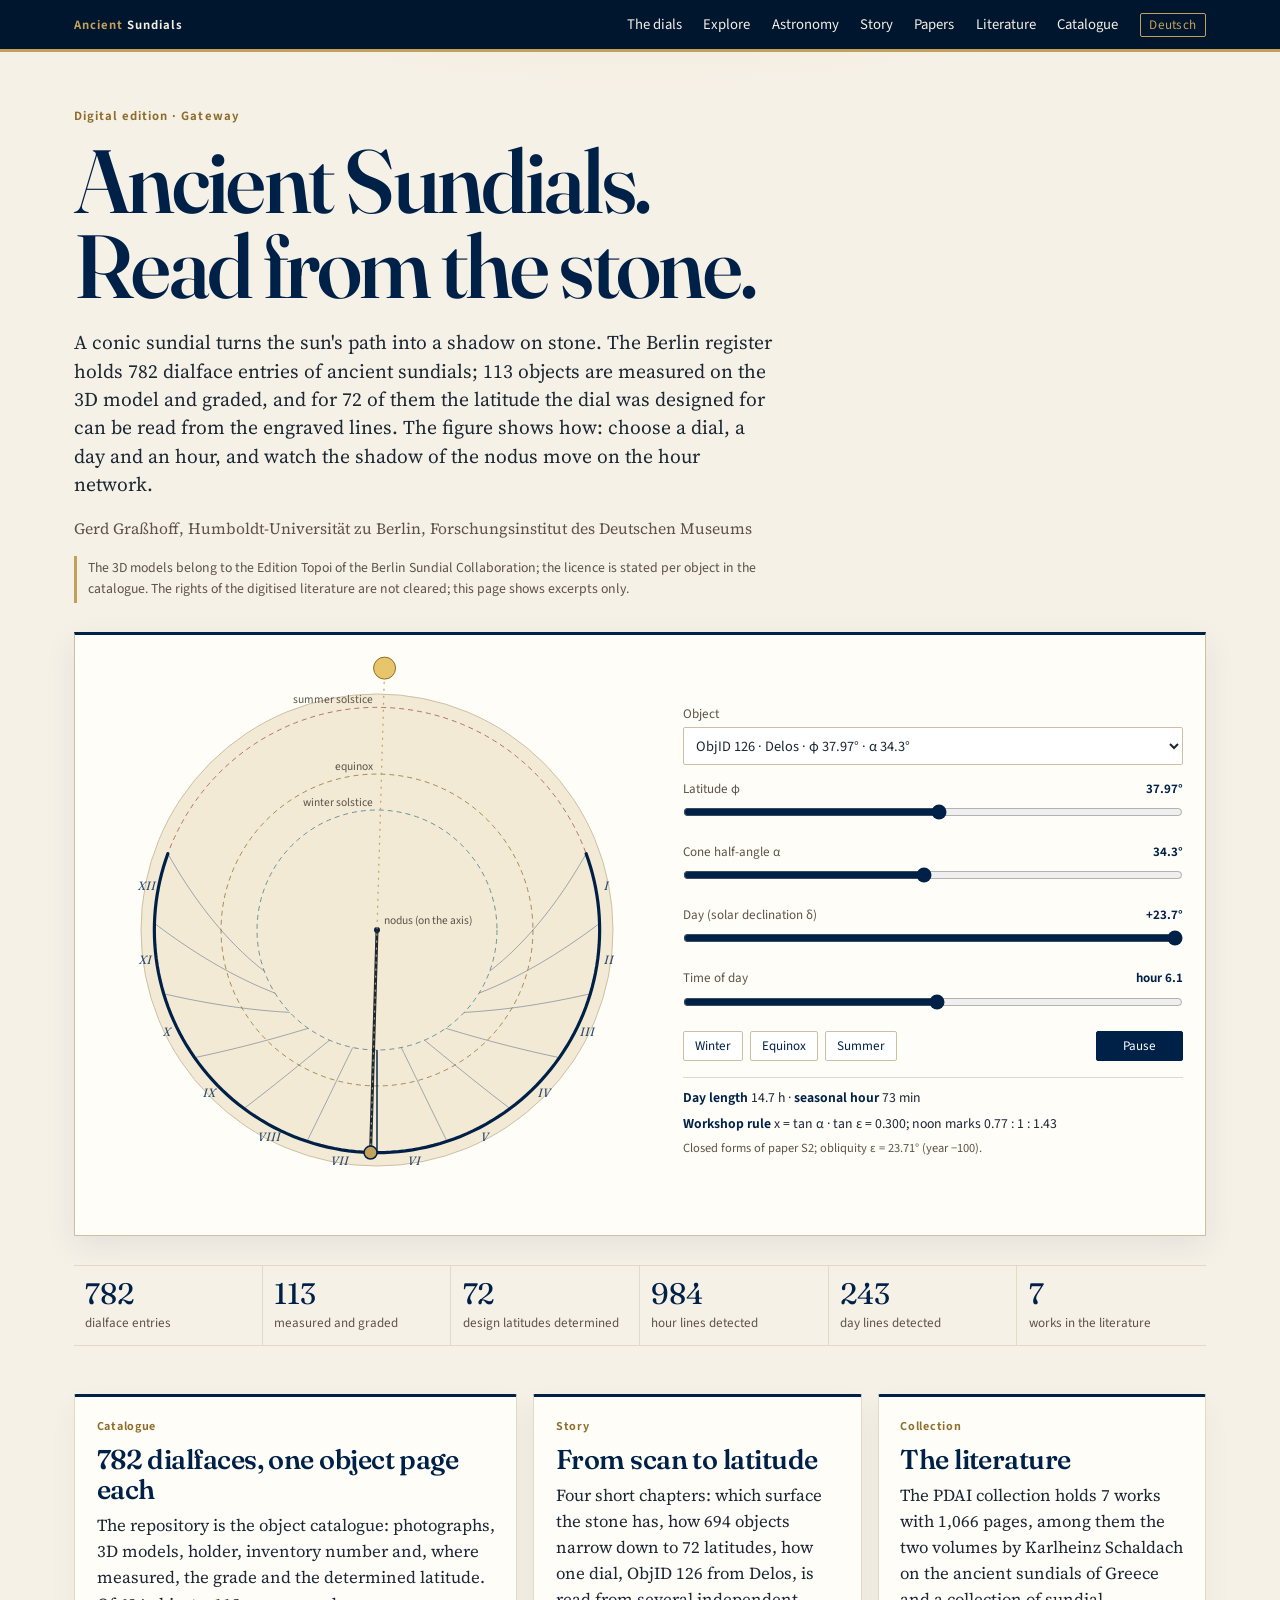
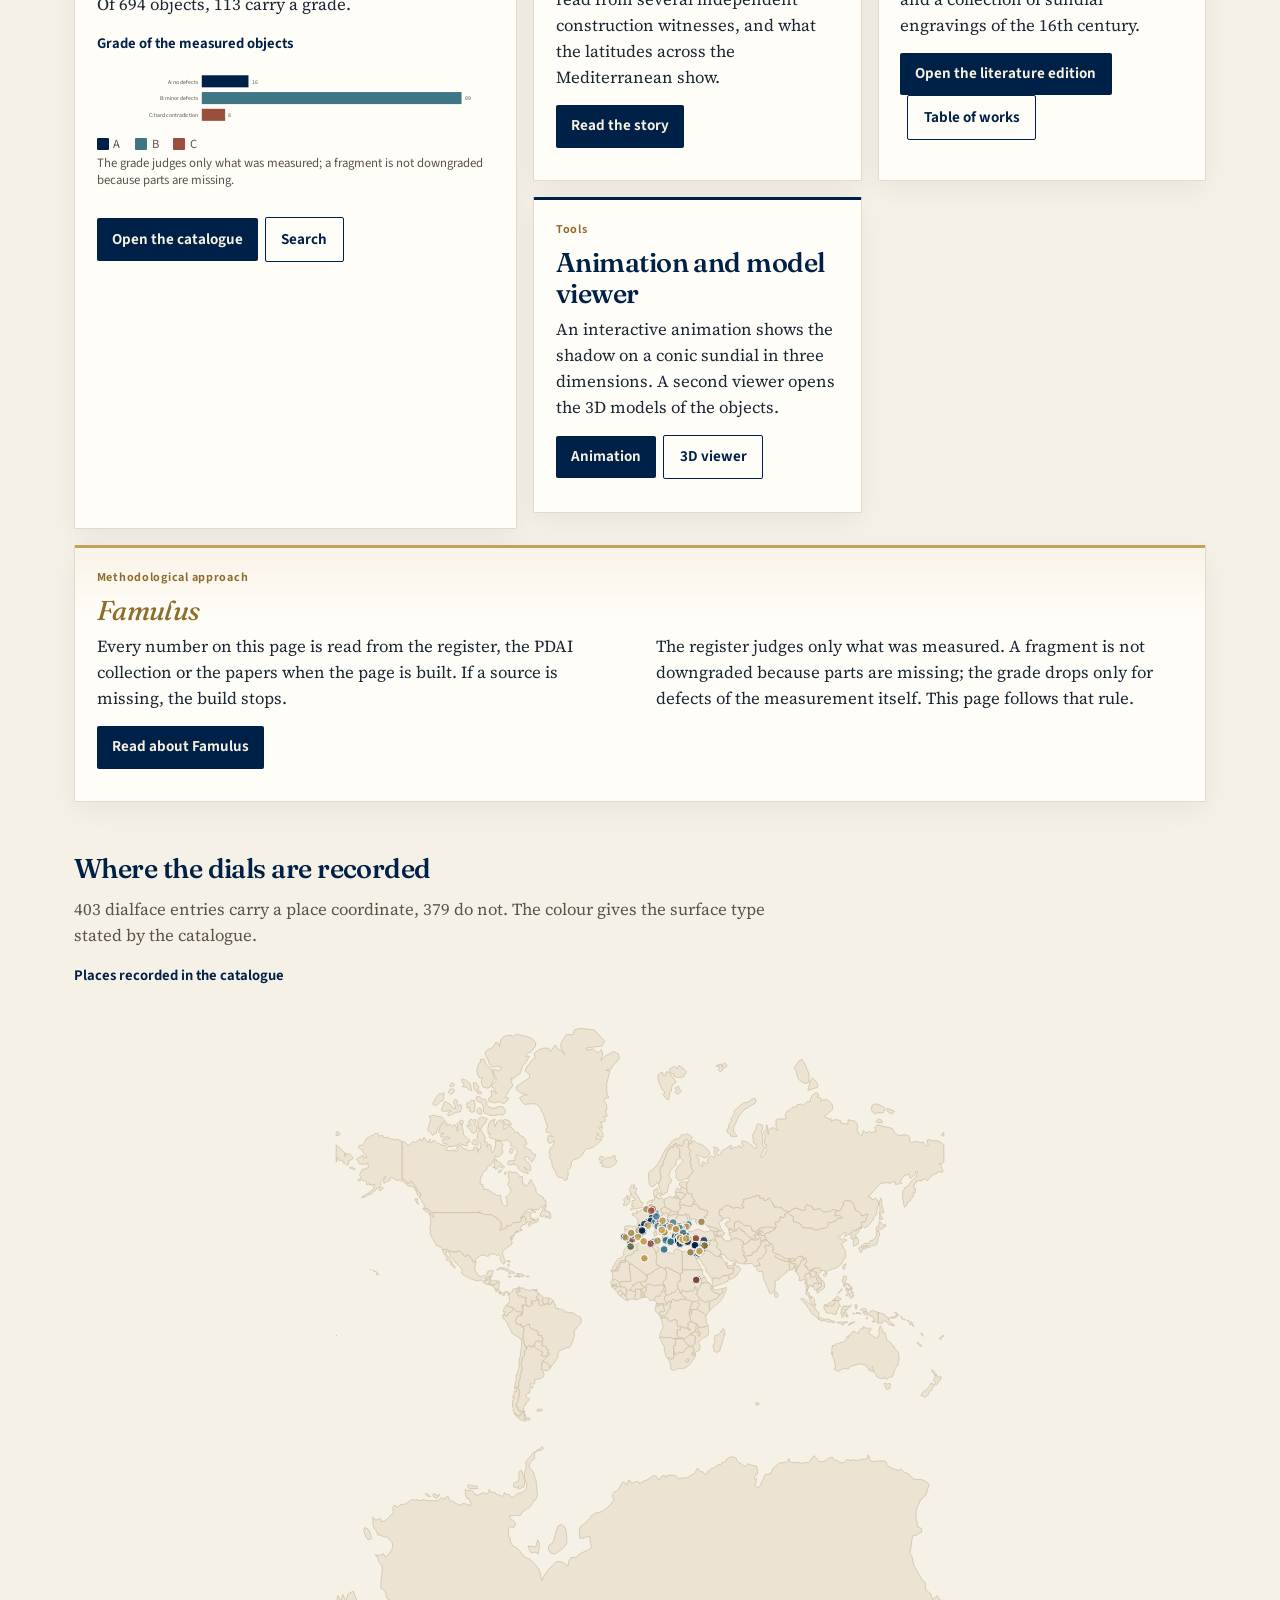
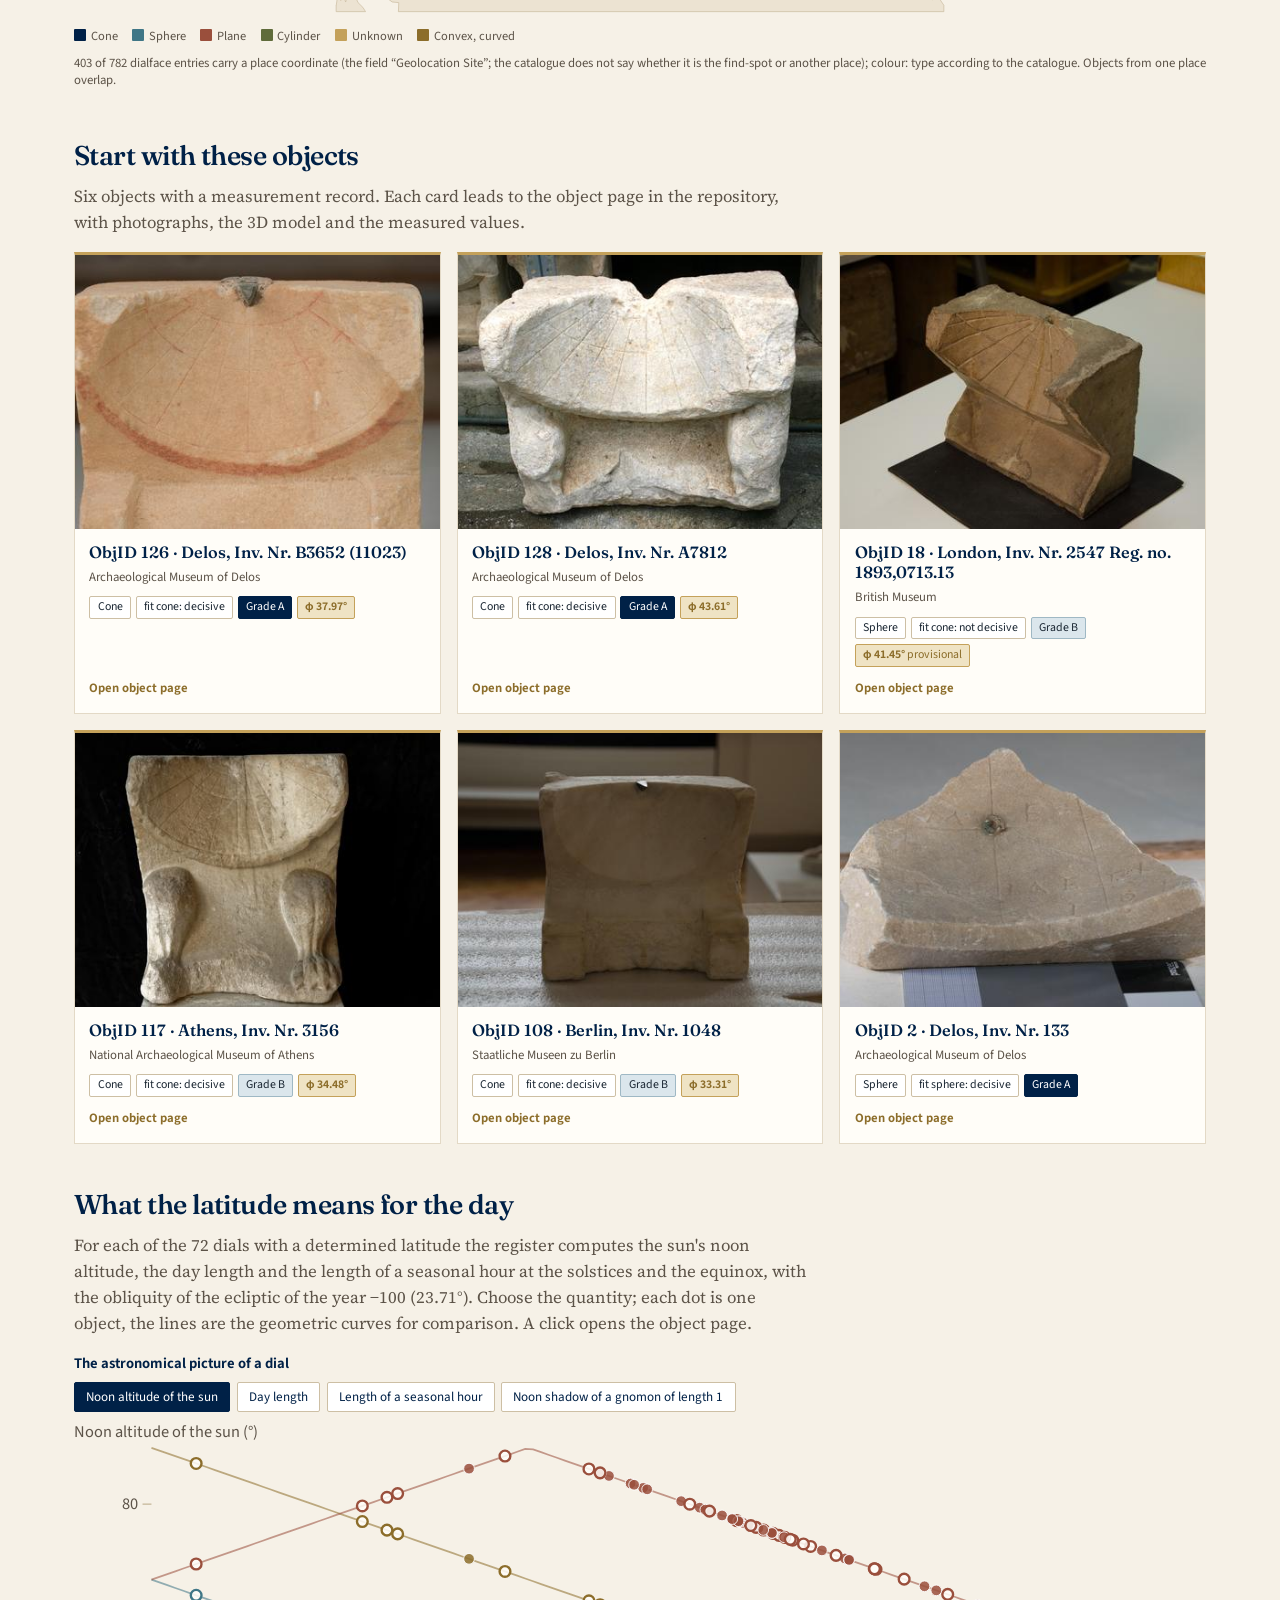
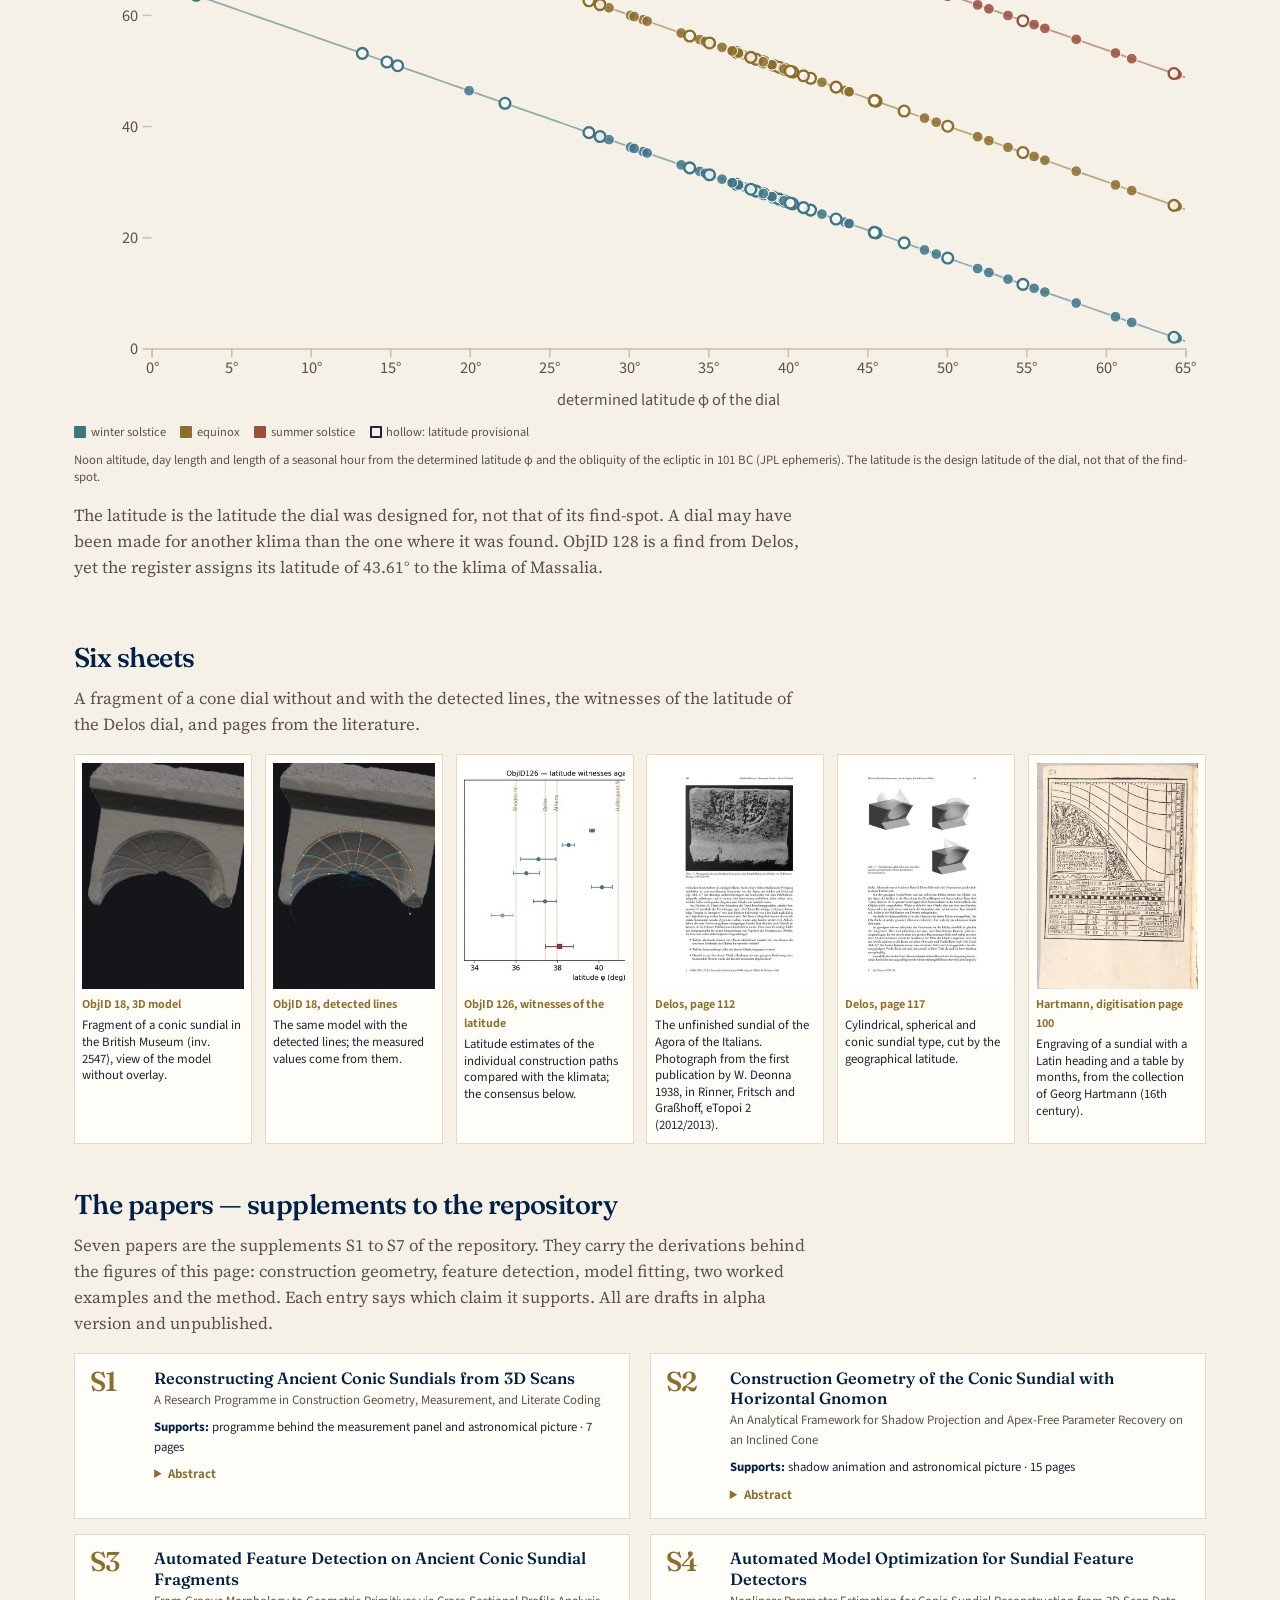
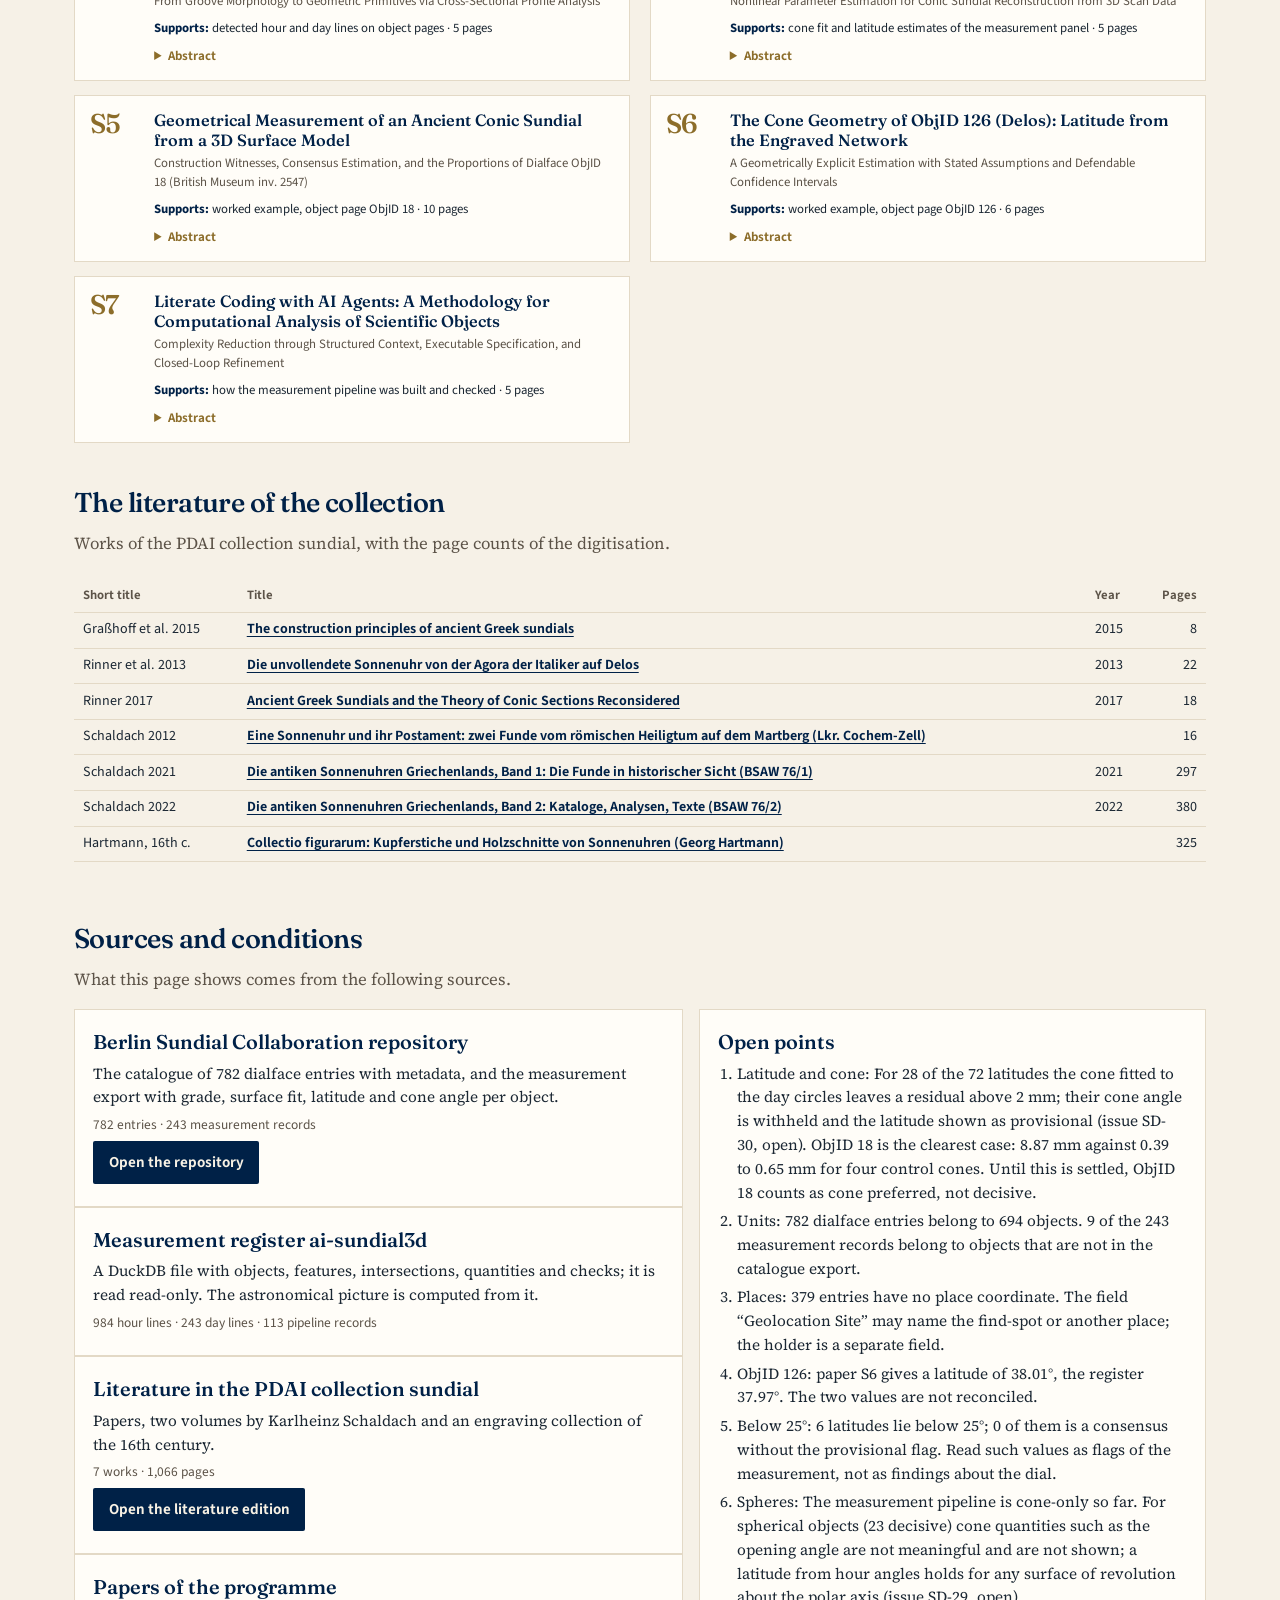
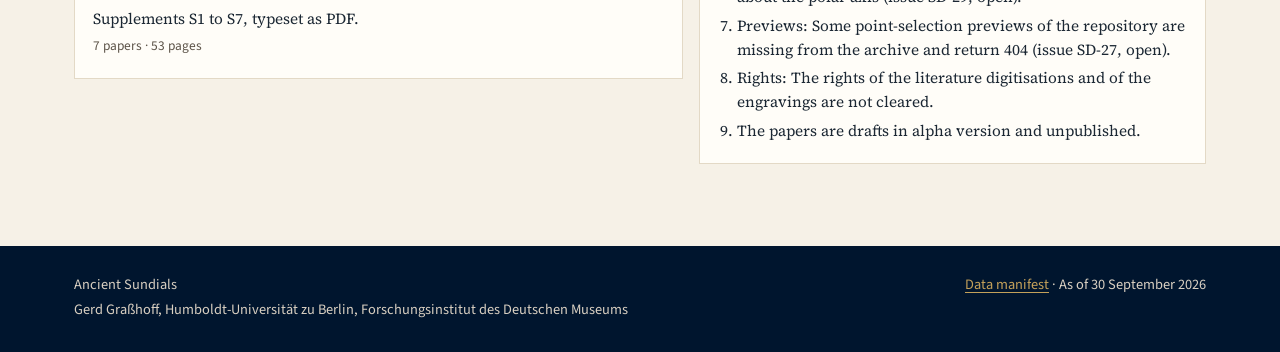
==== index.html @ f1c92e74 "Build sonnenuhren" ====
<!DOCTYPE html>
<html lang="en">
<head>
  <meta charset="utf-8">
  <meta name="viewport" content="width=device-width, initial-scale=1">
  <title>Ancient Sundials — measured on the 3D model</title>
  <meta name="description" content="Gateway to the ancient sundials of the Berlin register — catalogue, measurement on the 3D model, the astronomy behind the engraved lines, the literature and the research papers.">
  <meta name="author" content="Gerd Graßhoff">
  <meta property="og:title" content="Ancient Sundials — measured on the 3D model">
  <meta property="og:description" content="Gateway to the ancient sundials of the Berlin register — catalogue, measurement on the 3D model, the astronomy behind the engraved lines, the literature and the research papers.">
  <meta property="og:type" content="website">
  <link rel="icon" href="favicon.svg" type="image/svg+xml">
  <link rel="preconnect" href="https://fonts.googleapis.com">
  <link rel="preconnect" href="https://fonts.gstatic.com" crossorigin>
  <link href="https://fonts.googleapis.com/css2?family=Fraunces:ital,opsz,wght@0,9..144,460;0,9..144,560;1,9..144,460&family=Source+Sans+3:ital,wght@0,400;0,560;0,650;1,400&family=Source+Serif+4:ital,opsz,wght@0,8..60,400;0,8..60,560;1,8..60,400&display=swap" rel="stylesheet">
  <link rel="stylesheet" href="assets/landing.css?v=20260930125332">
  <link rel="stylesheet" href="assets/sundial.css?v=20260930125332">
</head>
<body>
  <a class="skip" href="#inhalt">Skip to content</a>
  <header class="mast">
    <div class="mast-inner">
      <p class="brand"><a href="./"><span>Ancient</span> Sundials</a></p>
      <nav aria-label="Sections">
        <a href="#where">The dials</a>
        <a href="#explore">Explore</a>
        <a href="#astro">Astronomy</a>
        <a href="story/">Story</a>
        <a href="#supplements">Papers</a>
        <a href="#literature">Literature</a>
        <a href="https://lettre.ngrok.dev/sundials/overview" target="_blank" rel="noopener">Catalogue</a>
        <a class="lang-switch" href="de/" lang="de" hreflang="de">Deutsch</a>
      </nav>
    </div>
  </header>

  <main id="inhalt">
    <div class="wrap">
      <section class="hero">
        <p class="kicker">Digital edition · Gateway</p>
        <h1>Ancient Sundials.<br>Read from the stone.</h1>
        <p class="lead">A conic sundial turns the sun's path into a shadow on stone. The Berlin register holds 782 dialface entries of ancient sundials; 113 objects are measured on the 3D model and graded, and for 72 of them the latitude the dial was designed for can be read from the engraved lines. The figure shows how: choose a dial, a day and an hour, and watch the shadow of the nodus move on the hour network.</p>
        <p class="byline">Gerd Graßhoff, Humboldt-Universität zu Berlin, Forschungsinstitut des Deutschen Museums</p>
        <p class="credit">The 3D models belong to the Edition Topoi of the Berlin Sundial Collaboration; the licence is stated per object in the catalogue. The rights of the digitised literature are not cleared; this page shows excerpts only.</p>
        <div class="hero-stage"><div class="fig" data-chart="sd_hero"></div></div>
        <div class="figures" style="--cols:6" aria-label="The holdings in numbers"><div><span class="v">782</span><span class="k">dialface entries</span></div><div><span class="v">113</span><span class="k">measured and graded</span></div><div><span class="v">72</span><span class="k">design latitudes determined</span></div><div><span class="v">984</span><span class="k">hour lines detected</span></div><div><span class="v">243</span><span class="k">day lines detected</span></div><div><span class="v">7</span><span class="k">works in the literature</span></div></div>
      </section>

      <section class="portals" aria-label="Ways in">
<article class="portal lead-card" id="catalogue">
<p class="mark">Catalogue</p>
<h2>782 dialfaces, one object page each</h2>
<p>The repository is the object catalogue: photographs, 3D models, holder, inventory number and, where measured, the grade and the determined latitude. Of 694 objects, 113 carry a grade.</p>
<div class="spark fig" data-chart="sd_grades" style="min-height:0"></div>
<p class="go-row"><a class="go" href="https://lettre.ngrok.dev/sundials/overview" target="_blank" rel="noopener">Open the catalogue</a><a class="go quiet" href="https://lettre.ngrok.dev/sundials/search" target="_blank" rel="noopener">Search</a></p>
</article>
<article class="portal" id="story">
<p class="mark">Story</p>
<h2>From scan to latitude</h2>
<p>Four short chapters: which surface the stone has, how 694 objects narrow down to 72 latitudes, how one dial, ObjID 126 from Delos, is read from several independent construction witnesses, and what the latitudes across the Mediterranean show.</p>
<p class="go-row"><a class="go" href="story/">Read the story</a></p>
</article>
<article class="portal" id="literature">
<p class="mark">Collection</p>
<h2>The literature</h2>
<p>The PDAI collection holds 7 works with 1,066 pages, among them the two volumes by Karlheinz Schaldach on the ancient sundials of Greece and a collection of sundial engravings of the 16th century.</p>
<p class="go-row"><a class="go" href="https://lettre.ngrok.dev/sundials-literature/" target="_blank" rel="noopener">Open the literature edition</a><a class="go quiet" href="#literature">Table of works</a></p>
</article>
<article class="portal" id="tools">
<p class="mark">Tools</p>
<h2>Animation and model viewer</h2>
<p>An interactive animation shows the shadow on a conic sundial in three dimensions. A second viewer opens the 3D models of the objects.</p>
<p class="go-row"><a class="go" href="https://lettre.ngrok.dev/ancient-sundial/" target="_blank" rel="noopener">Animation</a><a class="go quiet" href="https://lettre.ngrok.dev/ancient-sundial/mesh" target="_blank" rel="noopener">3D viewer</a></p>
</article>
<article class="portal method" id="method">
<p class="mark">Methodological approach</p>
<h2><span>Famulus</span></h2>
<div class="method-cols"><p>Every number on this page is read from the register, the PDAI collection or the papers when the page is built. If a source is missing, the build stops.</p><p>The register judges only what was measured. A fragment is not downgraded because parts are missing; the grade drops only for defects of the measurement itself. This page follows that rule.</p></div>
<p class="go-row"><a class="go" href="https://grasshoff.github.io/kepleriana-2026/famulus/famulus-plattform.html" target="_blank" rel="noopener">Read about Famulus</a></p>
</article>
      </section>

      <section class="band " id="where"><h2>Where the dials are recorded</h2><p class=section-lead>403 dialface entries carry a place coordinate, 379 do not. The colour gives the surface type stated by the catalogue.</p><div class="band-body"><div class="fig band-fig" data-chart="sd_map"></div></div></section>
      <section class="band explore-band" id="explore"><h2>Start with these objects</h2><p class=section-lead>Six objects with a measurement record. Each card leads to the object page in the repository, with photographs, the 3D model and the measured values.</p><div class="band-body"><div class="xcards"><a class="xcard" href="https://lettre.ngrok.dev/sundials/object/124" target="_blank" rel="noopener"><img src="img/explore-126.jpg" alt="" loading="lazy"><span class="xb"><span class="xt">ObjID 126 · Delos, Inv. Nr. B3652 (11023)</span><span class="xh">Archaeological Museum of Delos</span><span class="chips"><span class="chip">Cone</span><span class="chip">fit cone: decisive</span><span class="chip grade-A">Grade A</span><span class="chip phi">φ 37.97°</span></span><span class="xgo">Open object page</span></span></a><a class="xcard" href="https://lettre.ngrok.dev/sundials/object/126" target="_blank" rel="noopener"><img src="img/explore-128.jpg" alt="" loading="lazy"><span class="xb"><span class="xt">ObjID 128 · Delos, Inv. Nr. A7812</span><span class="xh">Archaeological Museum of Delos</span><span class="chips"><span class="chip">Cone</span><span class="chip">fit cone: decisive</span><span class="chip grade-A">Grade A</span><span class="chip phi">φ 43.61°</span></span><span class="xgo">Open object page</span></span></a><a class="xcard" href="https://lettre.ngrok.dev/sundials/object/18" target="_blank" rel="noopener"><img src="img/explore-18.jpg" alt="" loading="lazy"><span class="xb"><span class="xt">ObjID 18 · London, Inv. Nr. 2547 Reg. no. 1893,0713.13</span><span class="xh">British Museum</span><span class="chips"><span class="chip">Sphere</span><span class="chip">fit cone: not decisive</span><span class="chip grade-B">Grade B</span><span class="chip phi">φ 41.45° <em>provisional</em></span></span><span class="xgo">Open object page</span></span></a><a class="xcard" href="https://lettre.ngrok.dev/sundials/object/115" target="_blank" rel="noopener"><img src="img/explore-117.jpg" alt="" loading="lazy"><span class="xb"><span class="xt">ObjID 117 · Athens, Inv. Nr. 3156</span><span class="xh">National Archaeological Museum of Athens</span><span class="chips"><span class="chip">Cone</span><span class="chip">fit cone: decisive</span><span class="chip grade-B">Grade B</span><span class="chip phi">φ 34.48°</span></span><span class="xgo">Open object page</span></span></a><a class="xcard" href="https://lettre.ngrok.dev/sundials/object/105" target="_blank" rel="noopener"><img src="img/explore-108.jpg" alt="" loading="lazy"><span class="xb"><span class="xt">ObjID 108 · Berlin, Inv. Nr. 1048</span><span class="xh">Staatliche Museen zu Berlin</span><span class="chips"><span class="chip">Cone</span><span class="chip">fit cone: decisive</span><span class="chip grade-B">Grade B</span><span class="chip phi">φ 33.31°</span></span><span class="xgo">Open object page</span></span></a><a class="xcard" href="https://lettre.ngrok.dev/sundials/object/2" target="_blank" rel="noopener"><img src="img/explore-2.jpg" alt="" loading="lazy"><span class="xb"><span class="xt">ObjID 2 · Delos, Inv. Nr. 133</span><span class="xh">Archaeological Museum of Delos</span><span class="chips"><span class="chip">Sphere</span><span class="chip">fit sphere: decisive</span><span class="chip grade-A">Grade A</span></span><span class="xgo">Open object page</span></span></a></div></div></section>
      <section class="band " id="astro"><h2>What the latitude means for the day</h2><p class=section-lead>For each of the 72 dials with a determined latitude the register computes the sun's noon altitude, the day length and the length of a seasonal hour at the solstices and the equinox, with the obliquity of the ecliptic of the year −100 (23.71°). Choose the quantity; each dot is one object, the lines are the geometric curves for comparison. A click opens the object page.</p><div class="band-body"><div class="fig band-fig" data-chart="sd_astro"></div><p>The latitude is the latitude the dial was designed for, not that of its find-spot. A dial may have been made for another klima than the one where it was found. ObjID 128 is a find from Delos, yet the register assigns its latitude of 43.61° to the klima of Massalia.</p></div></section>
      <section class="band" aria-labelledby="galerie">
        <h2 id="galerie">Six sheets</h2>
        <p class="section-lead">A fragment of a cone dial without and with the detected lines, the witnesses of the latitude of the Delos dial, and pages from the literature.</p>
        <div class="facsimiles"><a class="facsimile" href="files/sundial-measurements-objid18.pdf" target="_blank" rel="noopener"><img src="img/obj18-modell.jpg" alt="" loading="lazy"><span class="d">ObjID 18, 3D model</span><span class="c">Fragment of a conic sundial in the British Museum (inv. 2547), view of the model without overlay.</span></a><a class="facsimile" href="files/sundial-measurements-objid18.pdf" target="_blank" rel="noopener"><img src="img/obj18-erkennung.jpg" alt="" loading="lazy"><span class="d">ObjID 18, detected lines</span><span class="c">The same model with the detected lines; the measured values come from them.</span></a><a class="facsimile" href="files/objid126-cone-geometry.pdf" target="_blank" rel="noopener"><img src="img/obj126-zeugen.jpg" alt="" loading="lazy"><span class="d">ObjID 126, witnesses of the latitude</span><span class="c">Latitude estimates of the individual construction paths compared with the klimata; the consensus below.</span></a><a class="facsimile" href="https://lettre.ngrok.dev/sundials-literature/" target="_blank" rel="noopener"><img src="img/delos-foto.jpg" alt="" loading="lazy"><span class="d">Delos, page 112</span><span class="c">The unfinished sundial of the Agora of the Italians. Photograph from the first publication by W. Deonna 1938, in Rinner, Fritsch and Graßhoff, eTopoi 2 (2012/2013).</span></a><a class="facsimile" href="https://lettre.ngrok.dev/sundials-literature/" target="_blank" rel="noopener"><img src="img/delos-typen.jpg" alt="" loading="lazy"><span class="d">Delos, page 117</span><span class="c">Cylindrical, spherical and conic sundial type, cut by the geographical latitude.</span></a><a class="facsimile" href="https://lettre.ngrok.dev/sundials-literature/" target="_blank" rel="noopener"><img src="img/hartmann-horarium.jpg" alt="" loading="lazy"><span class="d">Hartmann, digitisation page 100</span><span class="c">Engraving of a sundial with a Latin heading and a table by months, from the collection of Georg Hartmann (16th century).</span></a></div>
      </section>
      <section class="band " id="supplements"><h2>The papers — supplements to the repository</h2><p class=section-lead>Seven papers are the supplements S1 to S7 of the repository. They carry the derivations behind the figures of this page: construction geometry, feature detection, model fitting, two worked examples and the method. Each entry says which claim it supports. All are drafts in alpha version and unpublished.</p><div class="band-body"><ol class="supps"><li class="supp"><span class="sn">S1</span><div class="sb"><h3><a href="files/ai-sundial3d-research.pdf" target="_blank" rel="noopener">Reconstructing Ancient Conic Sundials from 3D Scans</a></h3><p class="sub">A Research Programme in Construction Geometry, Measurement, and Literate Coding</p><p class="sup"><b>Supports:</b> programme behind the measurement panel and astronomical picture · 7 pages</p><details><summary>Abstract</summary><p>The research task is to recover, from photogrammetric models of ancient conic sundials, the construction proportions in which the instruments were designed. This paper states the programme, reviews the June 2026 drafts on the research volume, and records the governing correction: the three seasonal meridian marks determine the cone and do not determine the latitude.</p></details></div></li><li class="supp"><span class="sn">S2</span><div class="sb"><h3><a href="files/conic-sundial-geometry.pdf" target="_blank" rel="noopener">Construction Geometry of the Conic Sundial with Horizontal Gnomon</a></h3><p class="sub">An Analytical Framework for Shadow Projection and Apex-Free Parameter Recovery on an Inclined Cone</p><p class="sup"><b>Supports:</b> shadow animation and astronomical picture · 15 pages</p><details><summary>Abstract</summary><p>A conic sundial with its nodus on the polar axis is determined by three construction choices: the klima, the opening of the cone, and a scale. The three seasonal meridian marks determine the cone independently of latitude. Latitude is recovered from the hour division of the solstitial circles or from the dressed planes. A closed-form marking ratio Q recovers the half-angle without the apex being identified.</p></details></div></li><li class="supp"><span class="sn">S3</span><div class="sb"><h3><a href="files/automated-feature-detection-sundial.pdf" target="_blank" rel="noopener">Automated Feature Detection on Ancient Conic Sundial Fragments</a></h3><p class="sub">From Groove Morphology to Geometric Primitives via Cross-Sectional Profile Analysis</p><p class="sup"><b>Supports:</b> detected hour and day lines on object pages · 5 pages</p><details><summary>Abstract</summary><p>A three-level hierarchical framework for automated feature perception on stone dialfaces: physical groove cut, medial centreline coordinate across sliced cross-sectional profiles, and geometric primitive fitting. Evaluated on ObjID 18 (BM inv. 2547) and ObjID 126 (Delos).</p></details></div></li><li class="supp"><span class="sn">S4</span><div class="sb"><h3><a href="files/model-optimization-sundial.pdf" target="_blank" rel="noopener">Automated Model Optimization for Sundial Feature Detectors</a></h3><p class="sub">Nonlinear Parameter Estimation for Conic Sundial Reconstruction from 3D Scan Data</p><p class="sup"><b>Supports:</b> cone fit and latitude estimates of the measurement panel · 5 pages</p><details><summary>Abstract</summary><p>Nonlinear parameter estimation methods for recovering the 7-parameter cone model from 3D scan data following Bard&#x27;s estimation framework. Compares Nelder-Mead, TRF, and L-BFGS-B, resolving partial-arc degeneracy via coaxial constrained estimation.</p></details></div></li><li class="supp"><span class="sn">S5</span><div class="sb"><h3><a href="files/sundial-measurements-objid18.pdf" target="_blank" rel="noopener">Geometrical Measurement of an Ancient Conic Sundial from a 3D Surface Model</a></h3><p class="sub">Construction Witnesses, Consensus Estimation, and the Proportions of Dialface ObjID 18 (British Museum inv. 2547)</p><p class="sup"><b>Supports:</b> worked example, object page ObjID 18 · 10 pages</p><details><summary>Abstract</summary><p>Empirical deduction of construction proportions from the 3D surface model of Dialface ObjID 18 (BM inv. 2547). Evaluates four independent construction witnesses, calibrating the engraved angular unit and establishing the consensus latitude phi = 41.45 deg (Rome/Hellespont klima) with workshop rule x = 1:4 (12:15:20).</p></details></div></li><li class="supp"><span class="sn">S6</span><div class="sb"><h3><a href="files/objid126-cone-geometry.pdf" target="_blank" rel="noopener">The Cone Geometry of ObjID 126 (Delos): Latitude from the Engraved Network</a></h3><p class="sub">A Geometrically Explicit Estimation with Stated Assumptions and Defendable Confidence Intervals</p><p class="sup"><b>Supports:</b> worked example, object page ObjID 126 · 6 pages</p><details><summary>Abstract</summary><p>Analysis of the 3D model of Dialface ObjID 126 from the Archaeological Museum of Delos. Isolates a +5.27% angular unit distortion via the equinoctial invariant HE = 90 deg, recovering the intended design latitude phi = 38.01 deg (Delos/Athens klima).</p></details></div></li><li class="supp"><span class="sn">S7</span><div class="sb"><h3><a href="files/literate-coding-ai-agents.pdf" target="_blank" rel="noopener">Literate Coding with AI Agents: A Methodology for Computational Analysis of Scientific Objects</a></h3><p class="sub">Complexity Reduction through Structured Context, Executable Specification, and Closed-Loop Refinement</p><p class="sup"><b>Supports:</b> how the measurement pipeline was built and checked · 5 pages</p><details><summary>Abstract</summary><p>A research methodology unifying Knuth&#x27;s literate programming with autonomous AI agent capabilities. Employs a 3-level operational model (living reference background, structured planning substrate, agentic action) in a closed feedback loop on 3D sundial reconstruction.</p></details></div></li></ol></div></section>
      <section class="band " id="literature"><h2>The literature of the collection</h2><p class=section-lead>Works of the PDAI collection sundial, with the page counts of the digitisation.</p><div class="band-body"><div class="table-scroll"><table class="doc-table"><thead><tr><th>Short title</th><th>Title</th><th>Year</th><th class="n">Pages</th></tr></thead><tbody><tr><td>Graßhoff et al. 2015</td><td><a href="https://lettre.ngrok.dev/sundials-literature/" target="_blank" rel="noopener">The construction principles of ancient Greek sundials</a></td><td>2015</td><td class="n">8</td></tr><tr><td>Rinner et al. 2013</td><td><a href="https://lettre.ngrok.dev/sundials-literature/" target="_blank" rel="noopener">Die unvollendete Sonnenuhr von der Agora der Italiker auf Delos</a></td><td>2013</td><td class="n">22</td></tr><tr><td>Rinner 2017</td><td><a href="https://lettre.ngrok.dev/sundials-literature/" target="_blank" rel="noopener">Ancient Greek Sundials and the Theory of Conic Sections Reconsidered</a></td><td>2017</td><td class="n">18</td></tr><tr><td>Schaldach 2012</td><td><a href="https://lettre.ngrok.dev/sundials-literature/" target="_blank" rel="noopener">Eine Sonnenuhr und ihr Postament: zwei Funde vom römischen Heiligtum auf dem Martberg (Lkr. Cochem-Zell)</a></td><td></td><td class="n">16</td></tr><tr><td>Schaldach 2021</td><td><a href="https://lettre.ngrok.dev/sundials-literature/" target="_blank" rel="noopener">Die antiken Sonnenuhren Griechenlands, Band 1: Die Funde in historischer Sicht (BSAW 76/1)</a></td><td>2021</td><td class="n">297</td></tr><tr><td>Schaldach 2022</td><td><a href="https://lettre.ngrok.dev/sundials-literature/" target="_blank" rel="noopener">Die antiken Sonnenuhren Griechenlands, Band 2: Kataloge, Analysen, Texte (BSAW 76/2)</a></td><td>2022</td><td class="n">380</td></tr><tr><td>Hartmann, 16th c.</td><td><a href="https://lettre.ngrok.dev/sundials-literature/" target="_blank" rel="noopener">Collectio figurarum: Kupferstiche und Holzschnitte von Sonnenuhren (Georg Hartmann)</a></td><td></td><td class="n">325</td></tr></tbody></table></div></div></section>
      <section class="band" id="quellen" aria-labelledby="quellen-t">
        <h2 id="quellen-t">Sources and conditions</h2>
        <p class="section-lead">What this page shows comes from the following sources.</p>
        <div class="sources">
          <div><div class="source-item"><h3>Berlin Sundial Collaboration repository</h3><p>The catalogue of 782 dialface entries with metadata, and the measurement export with grade, surface fit, latitude and cone angle per object.</p><p class="meta">782 entries · 243 measurement records</p><p><a class="go" href="https://lettre.ngrok.dev/sundials/overview" target="_blank" rel="noopener">Open the repository</a></p></div><div class="source-item"><h3>Measurement register ai-sundial3d</h3><p>A DuckDB file with objects, features, intersections, quantities and checks; it is read read-only. The astronomical picture is computed from it.</p><p class="meta">984 hour lines · 243 day lines · 113 pipeline records</p></div><div class="source-item"><h3>Literature in the PDAI collection sundial</h3><p>Papers, two volumes by Karlheinz Schaldach and an engraving collection of the 16th century.</p><p class="meta">7 works · 1,066 pages</p><p><a class="go" href="https://lettre.ngrok.dev/sundials-literature/" target="_blank" rel="noopener">Open the literature edition</a></p></div><div class="source-item"><h3>Papers of the programme</h3><p>Supplements S1 to S7, typeset as PDF.</p><p class="meta">7 papers · 53 pages</p></div></div>
          <div class="source-item"><h3>Open points</h3><ol class="admission"><li>Latitude and cone: For 28 of the 72 latitudes the cone fitted to the day circles leaves a residual above 2 mm; their cone angle is withheld and the latitude shown as provisional (issue SD-30, open). ObjID 18 is the clearest case: 8.87 mm against 0.39 to 0.65 mm for four control cones. Until this is settled, ObjID 18 counts as cone preferred, not decisive.</li><li>Units: 782 dialface entries belong to 694 objects. 9 of the 243 measurement records belong to objects that are not in the catalogue export.</li><li>Places: 379 entries have no place coordinate. The field “Geolocation Site” may name the find-spot or another place; the holder is a separate field.</li><li>ObjID 126: paper S6 gives a latitude of 38.01°, the register 37.97°. The two values are not reconciled.</li><li>Below 25°: 6 latitudes lie below 25°; 0 of them is a consensus without the provisional flag. Read such values as flags of the measurement, not as findings about the dial.</li><li>Spheres: The measurement pipeline is cone-only so far. For spherical objects (23 decisive) cone quantities such as the opening angle are not meaningful and are not shown; a latitude from hour angles holds for any surface of revolution about the polar axis (issue SD-29, open).</li><li>Previews: Some point-selection previews of the repository are missing from the archive and return 404 (issue SD-27, open).</li><li>Rights: The rights of the literature digitisations and of the engravings are not cleared.</li><li>The papers are drafts in alpha version and unpublished.</li></ol></div>
        </div>
      </section>
    </div>
  </main>

  <footer>
    <div class="wrap">
      <div><p>Ancient Sundials</p><p>Gerd Graßhoff, Humboldt-Universität zu Berlin, Forschungsinstitut des Deutschen Museums</p></div>
      <div><p><a href="data/manifest.json">Data manifest</a> · As of 30 September 2026</p></div>
    </div>
    <div class="wrap"></div>
  </footer>

  <script src="assets/vendor/d3.v7.min.js?v=20260930125332"></script>
  <script src="assets/vendor/topojson-client.min.js?v=20260930125332"></script>
  <script src="assets/vendor/world-110m.js?v=20260930125332"></script>
  <script src="data/bundle.js?v=20260930125332"></script>
  <script src="assets/js/charts.js?v=20260930125332"></script>
  <script src="assets/js/sundial.js?v=20260930125332"></script>
  <script src="assets/js/scrolly.js?v=20260930125332"></script>
</body>
</html>
---- assets/landing.css ----
/* PDAI landing pages — shared styles for landing pages and narratives.
   Visual system of Kepleriana 2026 and Kármán 2026: Oxford blue, gold, sandstone. */

:root {
  --oxford: #002147;
  --oxford-deep: #00152e;
  --oxford-soft: #2c4a6e;
  --ink: #1b2733;
  --muted: #5c5348;
  --gold: #c4a15a;
  --gold-deep: #8c6d2a;
  --gold-pale: #efe3c4;
  --sand: #f6f1e7;
  --sand-deep: #ece3d2;
  --paper: #fffdf8;
  --line: #e3d9c6;
  --line-strong: #cdbfa4;
  --serif: "Source Serif 4", "Palatino Linotype", Palatino, serif;
  --display: "Fraunces", "Source Serif 4", Palatino, serif;
  --sans: "Source Sans 3", "Avenir Next", "Segoe UI", sans-serif;
  --p-studium: #8c6d2a;
  --p-aachen: #002147;
  --p-pasadena: #3f7686;
  --p-beratung: #9a4f3c;
  --p-agard: #5f6b3a;
}

* { box-sizing: border-box; }
html { scroll-behavior: smooth; }
.no-smooth { scroll-behavior: auto !important; }
body {
  margin: 0;
  color: var(--ink);
  background:
    radial-gradient(1200px 480px at 50% -180px, rgba(196, 161, 90, 0.16), transparent 60%),
    var(--sand);
  font-family: var(--serif);
  font-size: 1.05rem;
  line-height: 1.55;
}
a { color: var(--oxford); text-underline-offset: 0.18em; }
a:hover { color: var(--gold-deep); }
img { max-width: 100%; }
.skip {
  position: absolute; left: 1rem; top: -4rem;
  background: var(--oxford); color: #fff; padding: 0.4rem 0.7rem;
}
.skip:focus { top: 0.6rem; z-index: 50; }

/* ---------------------------------------------------------------- mast */
.mast {
  background: var(--oxford-deep);
  color: #f4efe4;
  border-bottom: 3px solid var(--gold);
  position: relative;
  z-index: 20;
}
.mast-inner {
  max-width: 1180px;
  margin: 0 auto;
  padding: 0.85rem 1.5rem 0.8rem;
  display: flex;
  justify-content: space-between;
  align-items: baseline;
  gap: 1rem;
}
.brand {
  margin: 0;
  font-family: var(--sans);
  font-size: 0.8rem;
  letter-spacing: 0.08em;
  font-weight: 650;
}
.brand.brand-lg {
  font-family: var(--display);
  font-size: clamp(1.5rem, 3.2vw, 2.1rem);
  letter-spacing: -0.01em;
  font-weight: 560;
  line-height: 1.1;
}
.brand a { color: #f4efe4; text-decoration: none; }
.brand span { color: var(--gold); }
.mast nav { font-family: var(--sans); font-size: 0.92rem; }
.mast nav a { color: #f4efe4; text-decoration: none; margin-left: 1.15rem; }
.mast nav a:hover, .mast nav a[aria-current="page"] { color: var(--gold); }

.wrap { max-width: 1180px; margin: 0 auto; padding: 0 1.5rem; }

/* ---------------------------------------------------------------- hero */
.hero { padding: 3.4rem 0 1.6rem; }
.kicker {
  margin: 0 0 0.7rem;
  font-family: var(--sans);
  font-size: 0.8rem;
  letter-spacing: 0.08em;
  color: var(--gold-deep);
  font-weight: 650;
}
h1 {
  margin: 0;
  font-family: var(--display);
  font-weight: 560;
  font-size: clamp(2.8rem, 7vw, 5.6rem);
  letter-spacing: -0.03em;
  line-height: 0.95;
  color: var(--oxford);
}
h1 em { font-style: italic; font-weight: 460; color: var(--gold-deep); }
.lead {
  max-width: 44rem;
  margin: 1.35rem 0 0;
  font-size: 1.22rem;
  line-height: 1.45;
}
.byline { margin: 1.1rem 0 0; max-width: 44rem; color: var(--muted); font-size: 0.98rem; }
.credit {
  margin: 0.9rem 0 0;
  max-width: 44rem;
  font-family: var(--sans);
  font-size: 0.86rem;
  color: var(--muted);
  border-left: 3px solid var(--gold);
  padding: 0.15rem 0 0.15rem 0.7rem;
}

/* ---------------------------------------------------------------- key figures */
.figures {
  display: grid;
  grid-template-columns: repeat(var(--cols, 6), 1fr);
  gap: 0;
  margin: 1.8rem 0 1.4rem;
  border-top: 1px solid var(--line);
  border-bottom: 1px solid var(--line);
}
.figures div { padding: 0.8rem 0.7rem 0.75rem; border-right: 1px solid var(--line); }
.figures div:last-child { border-right: 0; }
.figures .v {
  display: block;
  font-family: var(--display);
  font-size: 1.85rem;
  color: var(--oxford);
  line-height: 1.05;
  font-variant-numeric: lining-nums tabular-nums;
}
.figures .k { display: block; font-family: var(--sans); font-size: 0.82rem; color: var(--muted); margin-top: 0.2rem; }

/* ---------------------------------------------------------------- portal cards */
.portals {
  display: grid;
  grid-template-columns: 1.35fr 1fr 1fr;
  gap: 1rem;
  padding-bottom: 1rem;
}
.portal {
  background: var(--paper);
  border: 1px solid var(--line);
  border-top: 3px solid var(--oxford);
  border-radius: 2px;
  padding: 1.3rem 1.35rem 1.2rem;
  box-shadow: 0 10px 28px rgba(0, 21, 46, 0.05);
  display: flex;
  flex-direction: column;
}
.portal.lead-card { grid-row: span 3; }
.portal.wide { grid-column: span 2; }
.portal.method {
  grid-column: 1 / -1;
  border-top-color: var(--gold);
  background: linear-gradient(180deg, rgba(196, 161, 90, 0.1), transparent 4.5rem), var(--paper);
}
.portal.method h2 span { color: var(--gold-deep); font-style: italic; font-weight: 460; }
.method-cols { display: grid; grid-template-columns: 1fr 1fr; gap: 0.4rem 2rem; }
.method-cols p { margin: 0 0 0.75rem; }
.portal .mark {
  font-family: var(--sans);
  font-size: 0.76rem;
  letter-spacing: 0.06em;
  color: var(--gold-deep);
  font-weight: 650;
  margin: 0 0 0.45rem;
}
.portal h2 {
  margin: 0 0 0.55rem;
  font-family: var(--display);
  font-weight: 560;
  font-size: 1.7rem;
  line-height: 1.12;
  letter-spacing: -0.02em;
  color: var(--oxford);
}
.portal p { margin: 0 0 0.85rem; }
.portal .spark { margin: 0.1rem 0 0.9rem; }
.contents { list-style: none; margin: 0.2rem 0 1.1rem; padding: 0; border-top: 1px solid var(--line); }
.contents li { border-bottom: 1px solid var(--line); }
.contents a {
  display: grid;
  grid-template-columns: 2.2rem 1fr;
  gap: 0.55rem;
  text-decoration: none;
  padding: 0.4rem 0;
  color: var(--ink);
  font-size: 0.98rem;
}
.contents a:hover { color: var(--oxford); }
.contents .num { font-family: var(--sans); color: var(--gold-deep); font-size: 0.8rem; padding-top: 0.2rem; }
.go {
  margin-top: auto;
  align-self: flex-start;
  display: inline-block;
  background: var(--oxford);
  color: #f7f1e4;
  text-decoration: none;
  font-family: var(--sans);
  font-weight: 650;
  font-size: 0.95rem;
  padding: 0.6rem 0.95rem;
  border-radius: 2px;
}
.go:hover { background: #01315f; color: #fff; }
.go.quiet { background: transparent; color: var(--oxford); border: 1px solid var(--oxford); margin-left: 0.45rem; }
.go.quiet:hover { background: var(--oxford); color: #fff; }
.go-row { margin-top: auto; }

section.band { padding: 1.8rem 0 0.6rem; }
section.band > h2, .band-title {
  margin: 0 0 0.85rem;
  font-family: var(--display);
  font-weight: 560;
  font-size: 1.7rem;
  color: var(--oxford);
  letter-spacing: -0.02em;
}
.section-lead { margin: -0.35rem 0 1rem; color: var(--muted); max-width: 46rem; }

/* facsimile strip */
.facsimiles {
  display: grid;
  grid-template-columns: repeat(6, 1fr);
  gap: 0.8rem;
}
.facsimile {
  display: block;
  text-decoration: none;
  color: var(--ink);
  background: var(--paper);
  border: 1px solid var(--line);
  padding: 0.45rem 0.45rem 0.6rem;
}
.facsimile:hover { border-color: var(--oxford); }
.facsimile img { display: block; width: 100%; aspect-ratio: 5 / 7; object-fit: cover; object-position: top; background: #eee; }
.facsimile .d { display: block; font-family: var(--sans); font-size: 0.76rem; color: var(--gold-deep); margin-top: 0.45rem; font-weight: 650; }
.facsimile .c { display: block; font-family: var(--sans); font-size: 0.8rem; line-height: 1.3; margin-top: 0.15rem; }

/* sources */
.sources { display: grid; grid-template-columns: 1.2fr 1fr; gap: 1rem; padding-bottom: 2.5rem; }
.source-item { background: var(--paper); border: 1px solid var(--line); padding: 1rem 1.15rem; }
.source-item h3 { margin: 0 0 0.3rem; font-family: var(--display); font-weight: 560; font-size: 1.25rem; color: var(--oxford); }
.source-item p { margin: 0 0 0.35rem; font-size: 0.96rem; }
.source-item .meta { font-family: var(--sans); font-size: 0.84rem; color: var(--muted); }
.admission { margin: 0; padding-left: 1.2rem; font-size: 0.96rem; }
.admission li { margin-bottom: 0.3rem; }

footer {
  background: var(--oxford-deep);
  color: #d9d0c2;
  padding: 1.6rem 0 1.8rem;
  font-family: var(--sans);
  font-size: 0.9rem;
  margin-top: 2rem;
}
footer .wrap { display: flex; justify-content: space-between; gap: 1.5rem; flex-wrap: wrap; }
footer a { color: var(--gold); }
footer p { margin: 0.15rem 0; }

/* ---------------------------------------------------------------- narrative */
.story-hero { padding: 3rem 0 1.2rem; }
.story-hero h1 { font-size: clamp(2.4rem, 5.6vw, 4.4rem); }
.home-back { margin: 1.15rem 0 0; }
.home-back a {
  display: inline-block;
  font-family: var(--sans);
  font-size: 0.82rem;
  font-weight: 650;
  letter-spacing: 0.01em;
  color: #f4ead0;
  background: var(--oxford, #002147);
  text-decoration: none;
  padding: 0.38rem 0.85rem;
  border-radius: 999px;
}
.home-back a:hover { color: var(--gold, #c8a22a); }
.toc {
  display: flex;
  flex-wrap: wrap;
  gap: 0.35rem 0.5rem;
  margin: 1.4rem 0 0.5rem;
  padding: 0;
  list-style: none;
  font-family: var(--sans);
  font-size: 0.88rem;
}
.toc a {
  display: inline-block;
  text-decoration: none;
  color: var(--oxford);
  border: 1px solid var(--line);
  background: var(--paper);
  padding: 0.25rem 0.6rem;
  border-radius: 2px;
}
.toc a:hover { border-color: var(--oxford); }
.toc .n { color: var(--gold-deep); margin-right: 0.35rem; font-weight: 650; }

.chapter {
  display: grid;
  grid-template-columns: minmax(0, 0.92fr) minmax(0, 1.08fr);
  gap: 2.4rem;
  padding: 3.2rem 0 1rem;
  border-top: 1px solid var(--line);
}
.chapter.no-figure { grid-template-columns: minmax(0, 46rem); }
.chapter-text { min-width: 0; }
.chapter-num { font-family: var(--sans); font-size: 0.8rem; color: var(--gold-deep); font-weight: 650; margin: 0 0 0.35rem; letter-spacing: 0.04em; }
.chapter h2 {
  margin: 0 0 1rem;
  font-family: var(--display);
  font-weight: 560;
  font-size: 2.05rem;
  line-height: 1.1;
  letter-spacing: -0.02em;
  color: var(--oxford);
}
.chapter h3 { font-family: var(--display); font-weight: 560; font-size: 1.25rem; color: var(--oxford); margin: 1.4rem 0 0.5rem; }
.step {
  margin: 0 0 2.4rem;
  padding: 0.2rem 0 0.2rem 1rem;
  border-left: 2px solid transparent;
  transition: border-color 200ms ease, opacity 200ms ease;
  opacity: 0.55;
}
.step:first-of-type { opacity: 1; }
.step.active { border-left-color: var(--gold); opacity: 1; }
.step p { margin: 0 0 0.85rem; }
.step:last-child { margin-bottom: 30vh; }
.chapter.no-figure .step, .chapter.no-figure .step:last-child { opacity: 1; margin-bottom: 1.4rem; }
.chapter-figure { min-width: 0; }
.chapter-figure .sticky {
  position: sticky;
  top: 1.2rem;
  background: var(--paper);
  border: 1px solid var(--line);
  padding: 1rem 1rem 0.8rem;
  box-shadow: 0 10px 28px rgba(0, 21, 46, 0.05);
}
.fig { width: 100%; min-height: 320px; }
.fig svg { display: block; width: 100%; height: auto; overflow: visible; }
.fig-title { font-family: var(--sans); font-weight: 650; font-size: 0.92rem; color: var(--oxford); margin: 0 0 0.4rem; }
.fig-note { font-family: var(--sans); font-size: 0.8rem; color: var(--muted); margin: 0.55rem 0 0; line-height: 1.35; }
.fig-legend { display: flex; flex-wrap: wrap; gap: 0.2rem 0.9rem; font-family: var(--sans); font-size: 0.78rem; color: var(--muted); margin: 0.4rem 0 0; }
.fig-legend i { display: inline-block; width: 0.75rem; height: 0.75rem; margin-right: 0.3rem; vertical-align: -0.1rem; border-radius: 1px; }

.locus { font-family: var(--sans); font-size: 0.78rem; color: var(--muted); }
.locus a { color: var(--muted); }
.locus a:hover { color: var(--gold-deep); }
.aside {
  font-family: var(--sans);
  font-size: 0.9rem;
  background: var(--gold-pale);
  border-left: 3px solid var(--gold);
  padding: 0.6rem 0.8rem;
  margin: 0.4rem 0 1rem;
}
.aside p { margin: 0 0 0.4rem; }
.aside p:last-child { margin: 0; }
.quote-card { display: grid; grid-template-columns: 7rem 1fr; gap: 0.9rem; align-items: start; margin: 0.6rem 0 1.1rem; }
.quote-card img { display: block; width: 100%; height: auto; border: 1px solid var(--line); background: #fff; }
.quote-card figcaption { font-family: var(--sans); font-size: 0.84rem; color: var(--muted); }
.quote-card figcaption a { font-weight: 650; }

/* manuscript cards (full width band after a chapter) */
.ms-cards { display: grid; grid-template-columns: repeat(4, 1fr); gap: 0.9rem; padding: 0.6rem 0 2rem; }
.ms-card { background: var(--paper); border: 1px solid var(--line); display: flex; flex-direction: column; text-decoration: none; color: var(--ink); }
.ms-card:hover { border-color: var(--oxford); }
.ms-card img { width: 100%; aspect-ratio: 4 / 3; object-fit: cover; object-position: top; border-bottom: 1px solid var(--line); }
.ms-card .b { padding: 0.65rem 0.75rem 0.75rem; }
.ms-card .y { font-family: var(--sans); font-size: 0.78rem; color: var(--gold-deep); font-weight: 650; }
.ms-card h4 { font-family: var(--display); font-weight: 560; font-size: 1.05rem; margin: 0.15rem 0 0.3rem; color: var(--oxford); line-height: 1.2; }
.ms-card p { font-family: var(--sans); font-size: 0.82rem; margin: 0; color: var(--muted); line-height: 1.35; }

/* tooltip */
.tip {
  position: fixed;
  pointer-events: none;
  z-index: 60;
  background: var(--oxford-deep);
  color: #f4efe4;
  font-family: var(--sans);
  font-size: 0.82rem;
  line-height: 1.35;
  padding: 0.45rem 0.6rem;
  border-radius: 2px;
  max-width: 22rem;
  box-shadow: 0 6px 18px rgba(0, 0, 0, 0.25);
  opacity: 0;
  transition: opacity 120ms ease;
}
.tip b { color: var(--gold); font-weight: 650; }

/* chart text */
.axis text { font-family: var(--sans); font-size: 11px; fill: var(--muted); }
.lbl { font-family: var(--sans); font-size: 11px; }
.lbl:not([fill]) { fill: var(--muted); }
.axis path, .axis line { stroke: #cdbfa4; }
.lbl-strong { font-family: var(--sans); font-size: 11.5px; font-weight: 650; }
.lbl-strong:not([fill]) { fill: var(--oxford); }
.lbl-serif { font-family: var(--serif); font-size: 12px; }
.lbl-serif:not([fill]) { fill: var(--ink); }

/* ---------------------------------------------------------------- periods page */
.period-band {
  position: sticky;
  top: 0;
  z-index: 15;
  background: rgba(246, 241, 231, 0.96);
  backdrop-filter: blur(4px);
  border-bottom: 1px solid var(--line);
  padding: 0.55rem 0 0.5rem;
}
.period-band .wrap { display: grid; grid-template-columns: auto 1fr; gap: 1rem; align-items: center; }
.period-band .lbl-head { font-family: var(--sans); font-size: 0.8rem; color: var(--muted); font-weight: 650; }
.period-band svg { display: block; width: 100%; height: 46px; }
.period-band .seg { cursor: pointer; }
.period-band .seg text { font-family: var(--sans); font-size: 11.5px; fill: #fff; font-weight: 650; pointer-events: none; }
.period-band .seg .yr { font-weight: 400; fill: rgba(255, 255, 255, 0.85); }
.period-band .seg.dim rect { opacity: 0.3; }
.prov {
  display: inline-block;
  font-family: var(--sans);
  font-size: 0.72rem;
  font-weight: 650;
  color: var(--gold-deep);
  border: 1px solid var(--gold);
  border-radius: 2px;
  padding: 0 0.3rem;
  margin-left: 0.4rem;
  vertical-align: 0.1rem;
}
.period-section { padding: 2.8rem 0 1rem; border-top: 1px solid var(--line); scroll-margin-top: 64px; transition: opacity 200ms ease; }
.period-section .head { display: flex; align-items: baseline; gap: 0.8rem; flex-wrap: wrap; }
.period-section h2 { font-family: var(--display); font-weight: 560; font-size: 2.1rem; color: var(--oxford); margin: 0; letter-spacing: -0.02em; }
.period-section .years { font-family: var(--sans); font-size: 1rem; color: var(--gold-deep); font-weight: 650; }
.period-grid { display: grid; grid-template-columns: minmax(0, 0.95fr) minmax(0, 1.05fr); gap: 2.2rem; margin-top: 1rem; }
.period-text p { margin: 0 0 0.85rem; }
.period-panels { display: grid; grid-template-columns: 1fr 1fr; gap: 0.8rem; align-content: start; }
.panel { background: var(--paper); border: 1px solid var(--line); padding: 0.7rem 0.8rem 0.6rem; min-width: 0; }
.panel.wide { grid-column: 1 / -1; }
.panel h4 { font-family: var(--sans); font-size: 0.8rem; font-weight: 650; color: var(--oxford); margin: 0 0 0.35rem; }
.panel .note { font-family: var(--sans); font-size: 0.76rem; color: var(--muted); margin: 0.35rem 0 0; }
.evidence { list-style: none; margin: 0; padding: 0; font-family: var(--sans); font-size: 0.82rem; }
.evidence li { border-top: 1px solid var(--line); padding: 0.35rem 0; }
.evidence li:first-child { border-top: 0; }
.evidence .d { color: var(--gold-deep); font-weight: 650; margin-right: 0.35rem; }
.evidence .t { color: var(--muted); }
.table-scroll { overflow-x: auto; -webkit-overflow-scrolling: touch; }
.check-table { width: 100%; border-collapse: collapse; font-family: var(--sans); font-size: 0.86rem; margin: 0.6rem 0 0; }
.check-table th, .check-table td { text-align: left; padding: 0.35rem 0.5rem; border-bottom: 1px solid var(--line); vertical-align: top; }
.check-table th { color: var(--muted); font-weight: 650; }
.check-table .ok { color: var(--p-agard); font-weight: 650; }
.check-table .off { color: var(--p-beratung); font-weight: 650; }
.full-figure { background: var(--paper); border: 1px solid var(--line); padding: 1rem 1rem 0.8rem; margin: 0.8rem 0 1.6rem; box-shadow: 0 10px 28px rgba(0, 21, 46, 0.05); }

/* ---------------------------------------------------------------- responsive */
@media (max-width: 1020px) {
  .portals { grid-template-columns: 1fr 1fr; }
  .portal.lead-card { grid-row: auto; grid-column: 1 / -1; }
  .portal.wide { grid-column: 1 / -1; }
  .figures { grid-template-columns: repeat(3, 1fr); }
  .figures div:nth-child(3) { border-right: 0; }
  .facsimiles { grid-template-columns: repeat(3, 1fr); }
  .ms-cards { grid-template-columns: repeat(2, 1fr); }
  .chapter, .period-grid { grid-template-columns: 1fr; }
  .chapter-figure { order: -1; }
  .chapter-figure .sticky { position: relative; top: 0; }
  .step { opacity: 1; }
  .step:last-child { margin-bottom: 1rem; }
}
@media (max-width: 680px) {
  .mast-inner { flex-direction: column; align-items: flex-start; }
  .mast nav a { margin-left: 0; margin-right: 0.9rem; }
  .portals, .method-cols, .sources, .period-panels { grid-template-columns: 1fr; }
  .figures { grid-template-columns: repeat(2, 1fr); }
  .figures div:nth-child(3) { border-right: 1px solid var(--line); }
  .figures div:nth-child(2n) { border-right: 0; }
  .facsimiles { grid-template-columns: repeat(2, 1fr); }
  .ms-cards { grid-template-columns: 1fr; }
  .go.quiet { margin-left: 0; margin-top: 0.45rem; }
  .hero { padding-top: 2.2rem; }
  .period-band .wrap { grid-template-columns: 1fr; gap: 0.2rem; }
  .quote-card { grid-template-columns: 5rem 1fr; }
  .chapter-figure .fig, .full-figure .fig { overflow-x: auto; -webkit-overflow-scrolling: touch; }
  .chapter-figure .fig svg, .full-figure .fig svg { min-width: 600px; }
  .chapter-figure .sticky, .full-figure { padding: 0.7rem 0.6rem 0.6rem; }
}
@media (prefers-reduced-motion: reduce) {
  html { scroll-behavior: auto; }
  .step { transition: none; }
}

/* ---------------------------------------------------------------- additions for the PDAI landing family */
.figures .k small { display: block; color: var(--gold-deep); font-size: 0.72rem; margin-top: 0.1rem; }
.status {
  display: inline-block; font-family: var(--sans); font-size: 0.72rem; font-weight: 650; letter-spacing: 0.03em;
  border: 1px solid var(--line-strong); border-radius: 2px; padding: 0 0.35rem; color: var(--muted); vertical-align: 0.08rem;
}
.status.ok { border-color: #5f6b3a; color: #5f6b3a; }
.status.part { border-color: var(--gold-deep); color: var(--gold-deep); }
.status.gap { border-color: #9a4f3c; color: #9a4f3c; }
.doc-table { width: 100%; border-collapse: collapse; font-family: var(--sans); font-size: 0.88rem; margin: 0.4rem 0 1rem; }
.doc-table th, .doc-table td { text-align: left; padding: 0.4rem 0.55rem; border-bottom: 1px solid var(--line); vertical-align: top; }
.doc-table th { color: var(--muted); font-weight: 650; font-size: 0.8rem; }
.doc-table td.n, .doc-table th.n { text-align: right; font-variant-numeric: tabular-nums; }
.doc-table a { font-weight: 650; }
.note-box { font-family: var(--sans); font-size: 0.9rem; background: var(--gold-pale); border-left: 3px solid var(--gold); padding: 0.6rem 0.8rem; margin: 0.6rem 0 1rem; }
.note-box p { margin: 0 0 0.4rem; } .note-box p:last-child { margin: 0; }
.specimen { background: var(--paper); border: 1px solid var(--line); border-left: 3px solid var(--gold); padding: 0.7rem 0.95rem; margin: 0.6rem 0 1.1rem; font-size: 0.98rem; }
.specimen .src { font-family: var(--sans); font-size: 0.8rem; color: var(--muted); margin: 0.4rem 0 0; }
.specimen .tl { font-family: "Source Serif 4", serif; font-style: italic; margin: 0 0 0.3rem; }
.fig-img { margin: 0.6rem 0 1.1rem; background: var(--paper); border: 1px solid var(--line); padding: 0.6rem; }
.fig-img img { display: block; width: 100%; height: auto; }
.fig-img figcaption { font-family: var(--sans); font-size: 0.82rem; color: var(--muted); margin-top: 0.5rem; }
.shots { display: grid; grid-template-columns: repeat(auto-fill, minmax(15rem, 1fr)); gap: 0.9rem; padding: 0.4rem 0 1.2rem; }
.shots .fig-img { margin: 0; }
.mast nav a.sib { opacity: 0.85; }
.sibs { font-family: var(--sans); font-size: 0.86rem; margin-top: 0.7rem !important; }
.sibs a { margin-right: 0.85rem; }
.sib-row { display: flex; flex-wrap: wrap; gap: 0.2rem 0.9rem; }

/* arXiv family */
.filters { display: flex; flex-wrap: wrap; gap: 0.4rem; margin: 1rem 0 1.2rem; font-family: var(--sans); }
.chip { border: 1px solid var(--line-strong); background: var(--paper); color: var(--oxford); font: inherit; font-size: 0.86rem; padding: 0.3rem 0.7rem; border-radius: 2px; cursor: pointer; }
.chip[aria-pressed="true"] { background: var(--oxford); color: #f7f1e4; border-color: var(--oxford); }
.chip .c { color: var(--gold-deep); margin-left: 0.3rem; }
.chip[aria-pressed="true"] .c { color: var(--gold); }
.papers { display: grid; grid-template-columns: repeat(auto-fill, minmax(21rem, 1fr)); gap: 1rem; padding-bottom: 2rem; }
.paper { background: var(--paper); border: 1px solid var(--line); border-top: 3px solid var(--oxford); display: grid; grid-template-columns: 6.4rem 1fr; gap: 0.9rem; padding: 0.9rem 1rem 0.9rem 0.9rem; box-shadow: 0 10px 28px rgba(0, 21, 46, 0.05); }
.paper[hidden] { display: none; }
.paper .cover { display: block; }
.paper .cover img { display: block; width: 100%; height: auto; border: 1px solid var(--line); background: #fff; aspect-ratio: 1 / 1.414; object-fit: cover; object-position: top; }
.paper .cover .ph { aspect-ratio: 1 / 1.414; border: 1px dashed var(--line-strong); font-family: var(--sans); font-size: 0.7rem; color: var(--muted); display: flex; align-items: center; justify-content: center; text-align: center; padding: 0.3rem; }
.paper .theme { font-family: var(--sans); font-size: 0.74rem; color: var(--gold-deep); font-weight: 650; letter-spacing: 0.04em; margin: 0 0 0.2rem; }
.paper h3 { margin: 0 0 0.25rem; font-family: var(--display); font-weight: 560; font-size: 1.12rem; line-height: 1.2; color: var(--oxford); }
.paper .sub { font-family: var(--sans); font-size: 0.84rem; color: var(--muted); margin: 0 0 0.4rem; line-height: 1.3; }
.paper .abs { font-size: 0.9rem; line-height: 1.42; margin: 0 0 0.6rem; }
.paper .meta { font-family: var(--sans); font-size: 0.78rem; color: var(--muted); margin: 0 0 0.5rem; }
.paper .links { font-family: var(--sans); font-size: 0.86rem; display: flex; gap: 0.9rem; flex-wrap: wrap; margin-top: auto; }
.paper .links a { font-weight: 650; }
.paper .body { display: flex; flex-direction: column; min-width: 0; }
.stage { font-family: var(--sans); font-size: 0.7rem; font-weight: 650; border: 1px solid var(--gold); color: var(--gold-deep); padding: 0 0.3rem; border-radius: 2px; margin-left: 0.4rem; vertical-align: 0.1rem; }
@media (max-width: 680px) { .paper { grid-template-columns: 4.6rem 1fr; } }

/* ── Specimen: one real catalogue entry beside its facsimile (generated by a collector) ── */
.specimen { display: grid; grid-template-columns: minmax(180px, 300px) 1fr; gap: 1.4rem; align-items: start; margin: 0.6rem 0 1rem; }
.specimen .sp-img img { display: block; width: 100%; border: 1px solid var(--line-strong); background: #eee; }
.specimen .sp-cap { margin: 0 0 0.5rem; font-family: var(--sans); font-size: 0.82rem; color: var(--gold-deep); font-weight: 650; }
.specimen dl { margin: 0; background: var(--paper); border: 1px solid var(--line); padding: 0.4rem 1rem; }
.specimen .sp-row { display: grid; grid-template-columns: 7.2rem 1fr; gap: 0.8rem; padding: 0.42rem 0; border-bottom: 1px solid var(--line); }
.specimen .sp-row:last-child { border-bottom: 0; }
.specimen dt { font-family: var(--sans); font-size: 0.74rem; letter-spacing: 0.06em; text-transform: uppercase; color: var(--oxford); font-weight: 650; padding-top: 0.2rem; }
.specimen dd { margin: 0; font-size: 0.96rem; line-height: 1.45; }
.specimen dd .sc { font-variant: small-caps; letter-spacing: 0.02em; }
.specimen .sp-note { margin: 0.6rem 0 0; font-family: var(--sans); font-size: 0.8rem; color: var(--muted); }
@media (max-width: 760px) { .specimen { grid-template-columns: 1fr; } .specimen .sp-row { grid-template-columns: 1fr; gap: 0.1rem; } }

/* ---------------------------------------------------------------- reading guide: "Read first" */
.guide-hint {
  display: grid; grid-template-columns: auto 1fr auto; align-items: center; gap: 1.1rem;
  margin: 1.6rem 0 0; padding: 0.9rem 1.2rem;
  background: var(--gold-pale); border: 1px solid var(--gold); border-left: 6px solid var(--gold-deep);
}
.guide-hint-text { margin: 0; font-size: 1.02rem; }
.guide-hint-actions { margin: 0; display: flex; align-items: center; gap: 0.9rem; flex-wrap: wrap; }
.guide-sticker {
  display: inline-block; flex: none;
  font-family: var(--display); font-weight: 560; font-size: 0.95rem; line-height: 1.05; letter-spacing: 0.02em;
  color: var(--paper); background: var(--oxford); border: 2px solid var(--gold);
  padding: 0.45rem 0.7rem; text-align: center; transform: rotate(-6deg);
  box-shadow: 2px 3px 0 rgba(0, 33, 71, 0.22);
}
.guide-toggle {
  font: inherit; font-family: var(--sans); font-size: 0.86rem; color: var(--oxford);
  background: none; border: 0; padding: 0; cursor: pointer; text-decoration: underline; text-underline-offset: 0.18em;
}
.guide-toggle:hover { color: var(--gold-deep); }
.portal.guide-card { grid-column: 1 / -1; position: relative; border-color: var(--gold); border-top-color: var(--gold); }
.portal.guide-card .guide-sticker { position: absolute; top: -0.9rem; right: 1rem; }
.guide-restore { display: none; margin-left: 0.9rem; }
.guide-off .guide-hint, .guide-off .portal.guide-card .guide-sticker { display: none; }
.guide-off .guide-restore { display: inline; }
@media (max-width: 680px) {
  .guide-hint { grid-template-columns: 1fr; }
  .guide-sticker { justify-self: start; }
}
---- assets/sundial.css ----
/* Ancient sundials gateway — styles beyond landing.css (hero dial, explore cards, supplements, language switch). */

.mast nav a.lang-switch {
  border: 1px solid var(--gold);
  color: var(--gold);
  padding: 0.12rem 0.55rem;
  border-radius: 2px;
  font-size: 0.82rem;
  letter-spacing: 0.02em;
}
.mast nav a.lang-switch:hover { background: var(--gold); color: var(--oxford-deep); }

/* ---------------------------------------------------------------- hero dial */
.hero-stage {
  margin: 1.8rem 0 0;
  background: var(--paper);
  border: 1px solid var(--line-strong);
  border-top: 3px solid var(--oxford);
  box-shadow: 0 10px 30px rgba(0, 33, 71, 0.08);
}
.hero-stage .fig { padding: 0; }
.sd-hero { display: grid; grid-template-columns: minmax(0, 560px) 1fr; gap: 1.6rem; padding: 1.2rem 1.4rem 1.3rem; align-items: center; }
.sd-fig { width: 100%; max-width: 600px; margin: 0 auto; }
.sd-fig svg { display: block; width: 100%; height: auto; }
.sd-lbl { font-family: var(--sans); font-size: 11.5px; fill: var(--muted); }
.sd-hour { font-family: var(--display); font-size: 12px; fill: var(--oxford-soft); font-style: italic; }
.sd-side { font-family: var(--sans); }
.sd-ctrl { margin: 0 0 0.85rem; }
.sd-ctrl label { display: flex; justify-content: space-between; gap: 1rem; font-size: 0.82rem; color: var(--muted); margin-bottom: 0.2rem; }
.sd-ctrl label b { color: var(--oxford); font-weight: 650; font-variant-numeric: tabular-nums; }
.sd-ctrl select {
  width: 100%; font: inherit; font-size: 0.9rem; padding: 0.4rem 0.5rem;
  border: 1px solid var(--line-strong); background: #fff; color: var(--ink); border-radius: 2px;
}
.sd-ctrl input[type="range"] { width: 100%; accent-color: var(--oxford); margin: 0; }
.sd-quick { display: flex; flex-wrap: wrap; gap: 0.4rem; margin: 0.2rem 0 1rem; }
.sd-quick button {
  font-family: var(--sans); font-size: 0.82rem; padding: 0.3rem 0.7rem; cursor: pointer;
  background: #fff; color: var(--oxford); border: 1px solid var(--line-strong); border-radius: 2px;
}
.sd-quick button:hover { border-color: var(--oxford); }
.sd-quick button.on, .sd-quick button.play { background: var(--oxford); color: #fff; border-color: var(--oxford); }
.sd-quick button.play { margin-left: auto; min-width: 5.4rem; }
.sd-read { border-top: 1px solid var(--line); padding-top: 0.7rem; font-size: 0.86rem; line-height: 1.4; }
.sd-read p { margin: 0 0 0.4rem; }
.sd-read b { color: var(--oxford); font-weight: 650; }
.sd-hint { color: var(--muted); font-size: 0.78rem; }
.sd-qbar { margin: 0 0 0.6rem; }

/* ---------------------------------------------------------------- bands with a figure */
.band-fig { margin: 0.4rem 0 0.4rem; }
.band-body > p { max-width: 46rem; color: var(--muted); }

/* ---------------------------------------------------------------- explore cards */
.xcards { display: grid; grid-template-columns: repeat(3, 1fr); gap: 1rem; margin-top: 0.4rem; }
.xcard {
  display: flex; flex-direction: column; text-decoration: none; color: var(--ink);
  background: var(--paper); border: 1px solid var(--line); border-top: 3px solid var(--gold);
  transition: border-color 140ms ease, transform 140ms ease, box-shadow 140ms ease;
}
.xcard:hover { border-color: var(--oxford); transform: translateY(-2px); box-shadow: 0 10px 22px rgba(0, 33, 71, 0.12); color: var(--ink); }
.xcard img { display: block; width: 100%; aspect-ratio: 4 / 3; object-fit: cover; background: var(--sand-deep); }
.xb { display: flex; flex-direction: column; gap: 0.35rem; padding: 0.8rem 0.9rem 0.9rem; flex: 1; }
.xt { font-family: var(--display); font-weight: 560; color: var(--oxford); font-size: 1.02rem; line-height: 1.25; }
.xh { font-family: var(--sans); font-size: 0.8rem; color: var(--muted); }
.chips { display: flex; flex-wrap: wrap; gap: 0.3rem; margin-top: 0.2rem; }
.chip { font-family: var(--sans); font-size: 0.74rem; padding: 0.08rem 0.45rem; border: 1px solid var(--line-strong); border-radius: 2px; background: #fff; color: var(--ink); }
.chip.grade-A { background: var(--oxford); color: #fff; border-color: var(--oxford); }
.chip.grade-B { background: #dbe6ec; border-color: #9fb8c4; }
.chip.grade-C { background: #f1dcd5; border-color: #cda192; }
.chip.phi { background: var(--gold-pale); border-color: var(--gold); color: var(--gold-deep); font-weight: 650; }
.chip.phi em { font-style: normal; font-weight: 400; }
.xgo { margin-top: auto; padding-top: 0.4rem; font-family: var(--sans); font-size: 0.8rem; color: var(--gold-deep); font-weight: 650; }
.xcard:hover .xgo { color: var(--oxford); }

/* ---------------------------------------------------------------- supplements */
.supps { list-style: none; margin: 0.4rem 0 0; padding: 0; display: grid; grid-template-columns: repeat(2, 1fr); gap: 0.9rem 1.2rem; }
.supp { display: grid; grid-template-columns: 3.2rem 1fr; gap: 0.8rem; background: var(--paper); border: 1px solid var(--line); padding: 0.85rem 0.95rem; }
.supp .sn { font-family: var(--display); font-weight: 560; font-size: 1.7rem; line-height: 1; color: var(--gold-deep); letter-spacing: -0.03em; }
.supp h3 { margin: 0; font-family: var(--display); font-weight: 560; font-size: 1.02rem; line-height: 1.25; }
.supp h3 a { text-decoration: none; }
.supp h3 a:hover { text-decoration: underline; }
.supp .sub { margin: 0.2rem 0 0; font-family: var(--sans); font-size: 0.8rem; color: var(--muted); }
.supp .sup { margin: 0.45rem 0 0; font-family: var(--sans); font-size: 0.8rem; }
.supp .sup b { color: var(--oxford); }
.supp details { margin-top: 0.4rem; font-family: var(--sans); font-size: 0.82rem; }
.supp summary { cursor: pointer; color: var(--gold-deep); font-weight: 650; }
.supp details p { margin: 0.35rem 0 0; line-height: 1.4; }

@media (max-width: 1020px) {
  .sd-hero { grid-template-columns: 1fr; }
  .xcards { grid-template-columns: repeat(2, 1fr); }
}
@media (max-width: 680px) {
  .xcards, .supps { grid-template-columns: 1fr; }
  .sd-hero { padding: 0.8rem; }
  .mast nav a.lang-switch { margin-left: 0; }
}
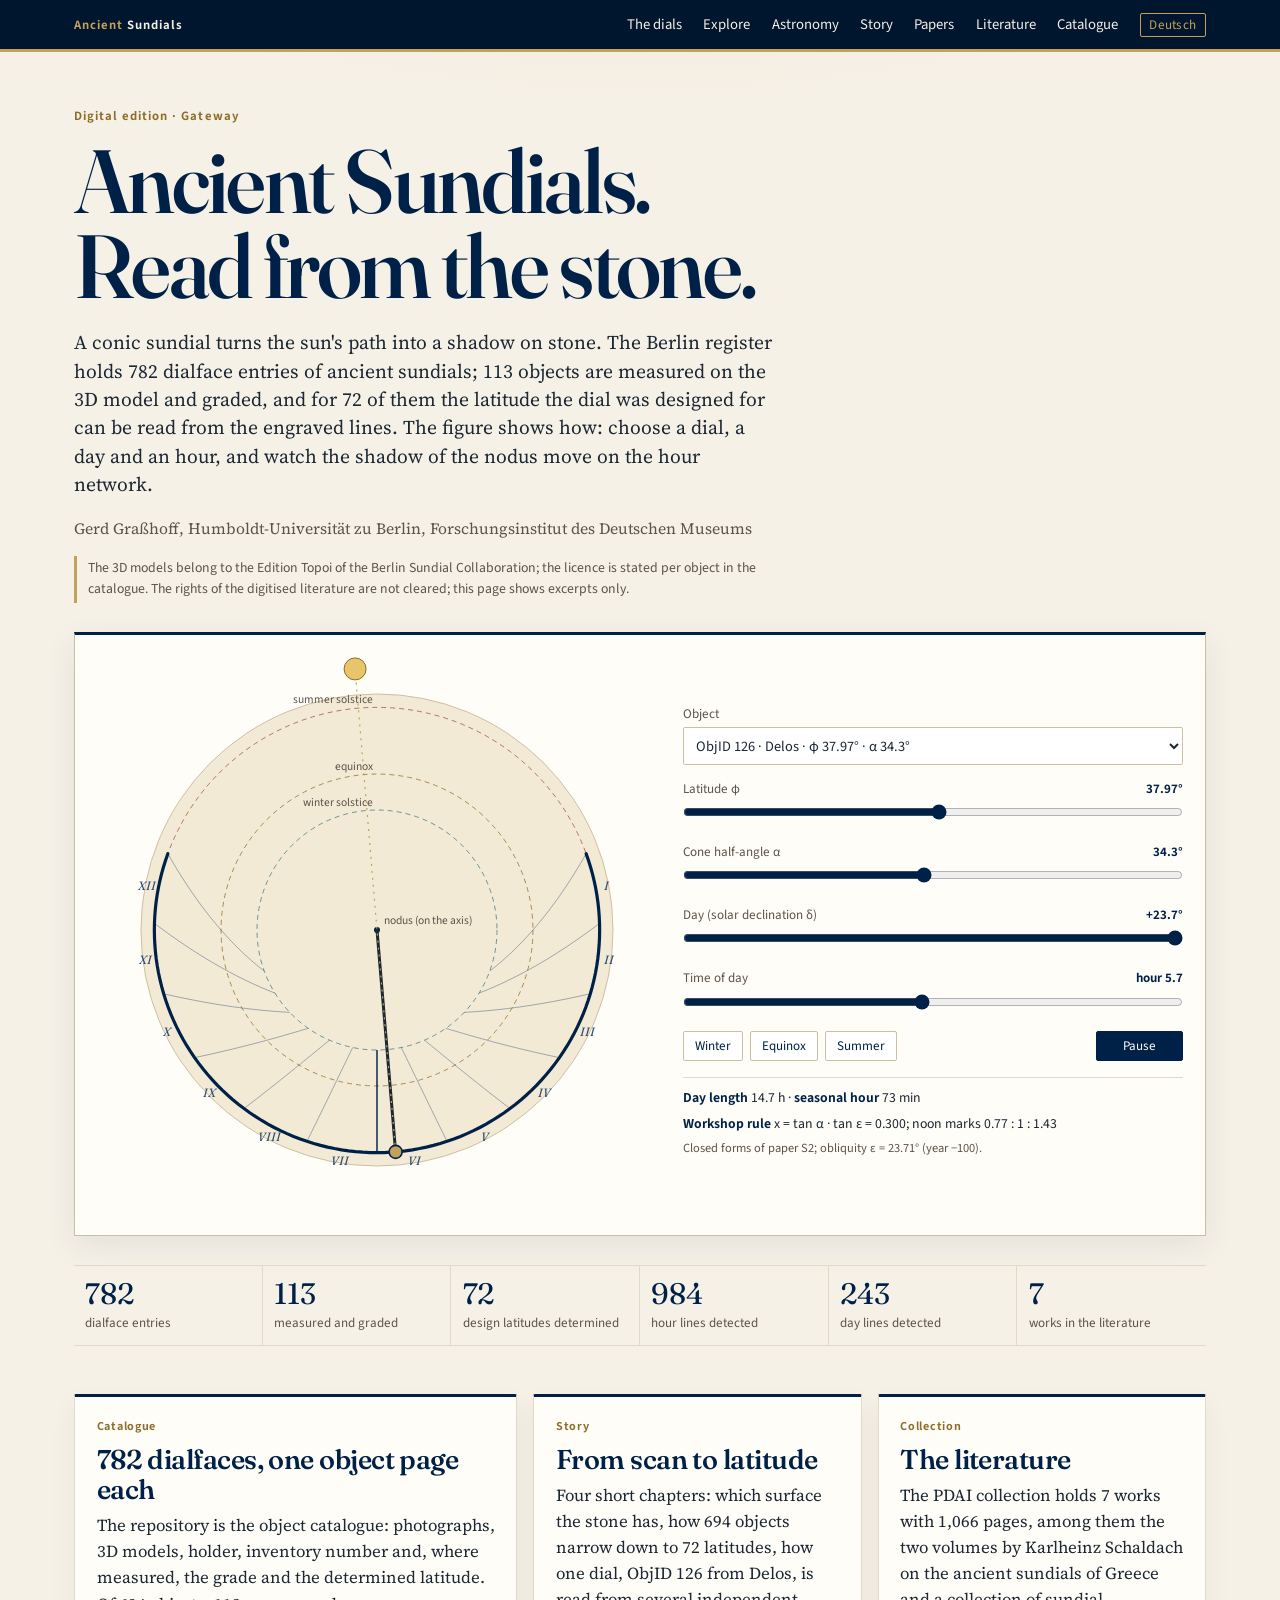
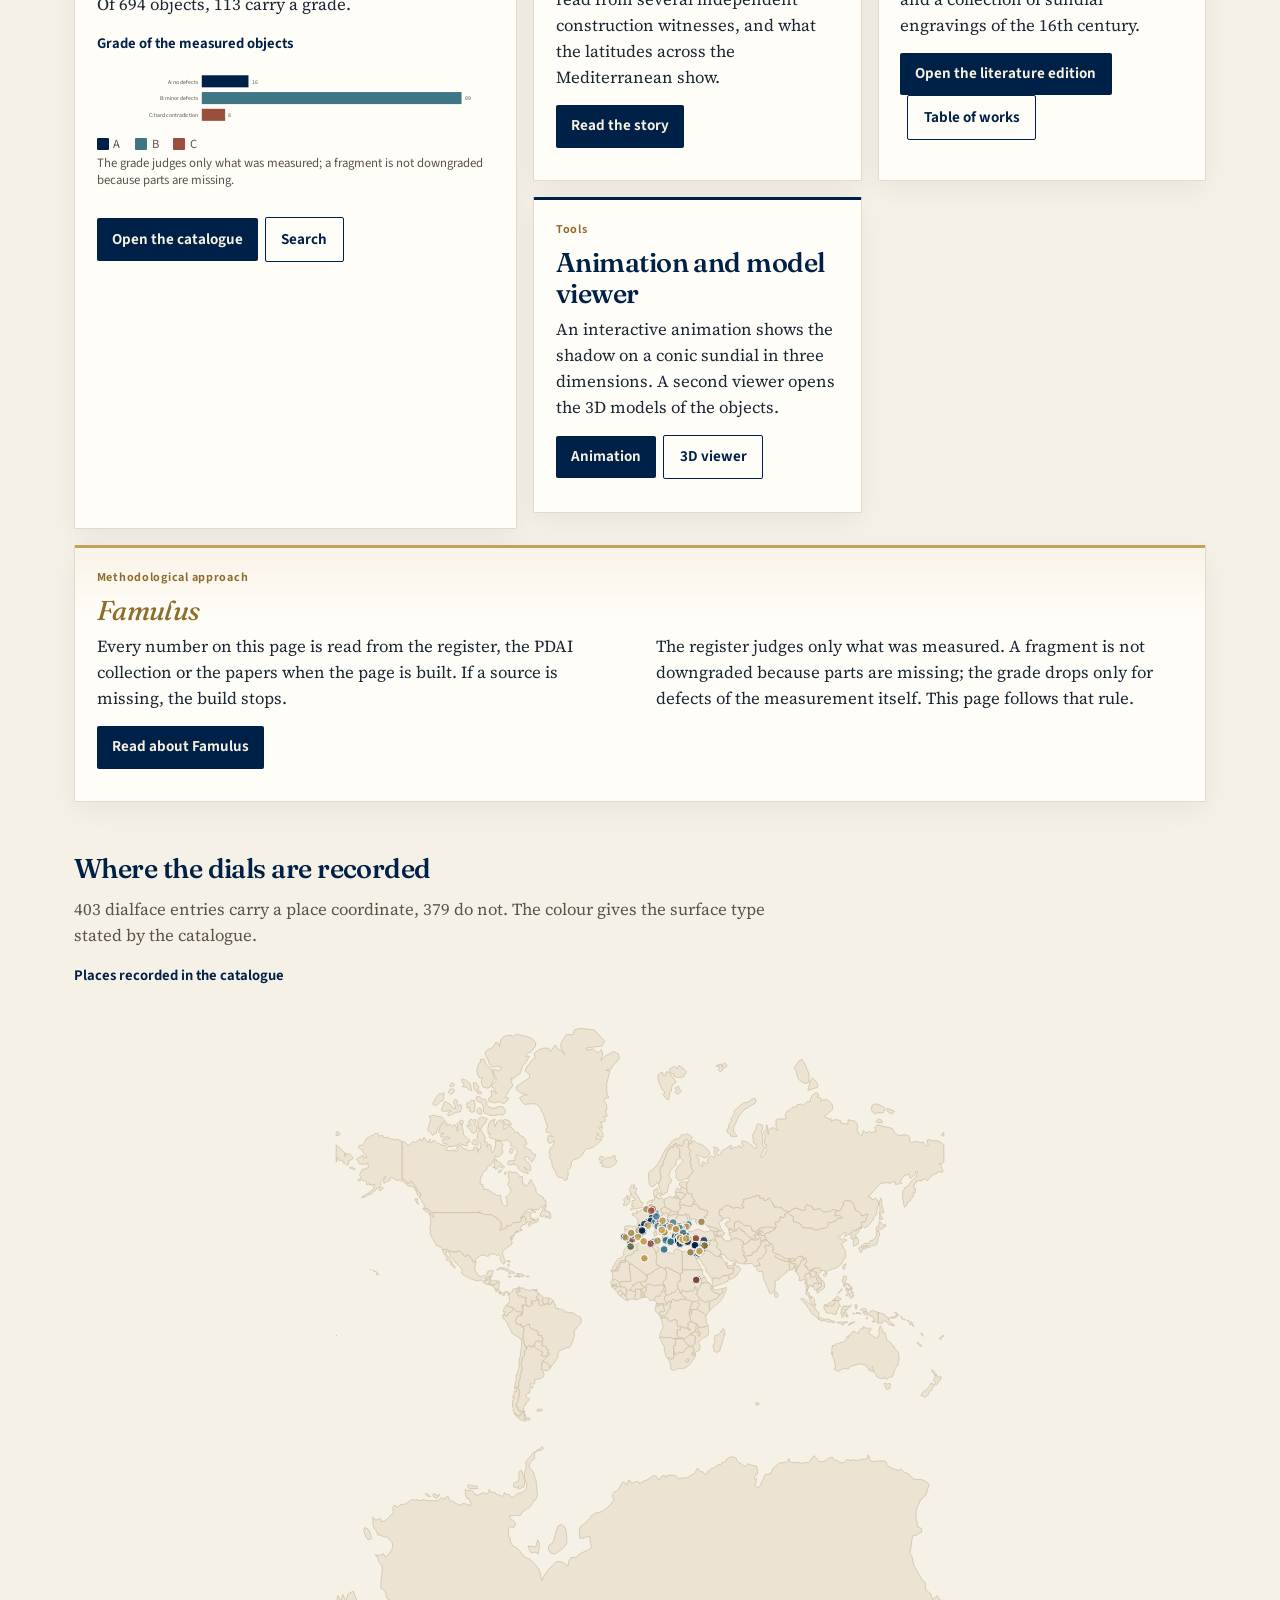
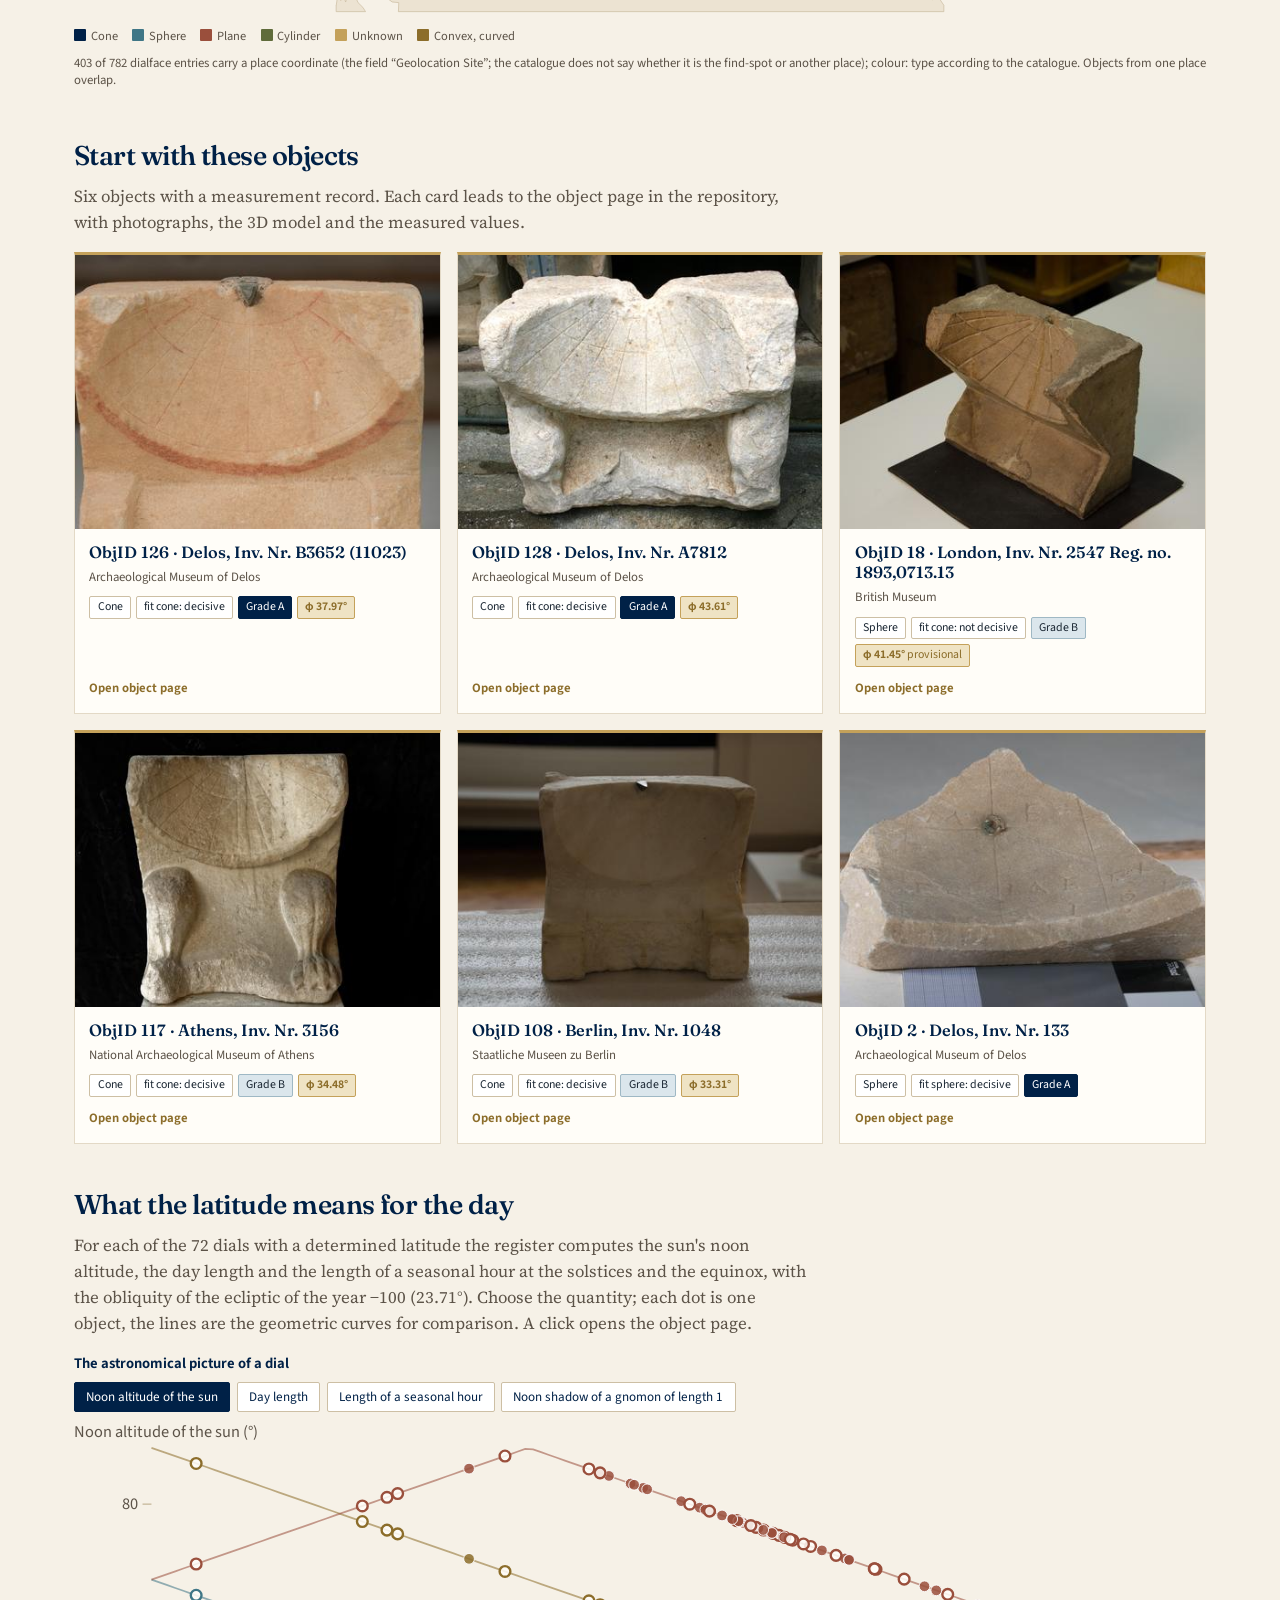
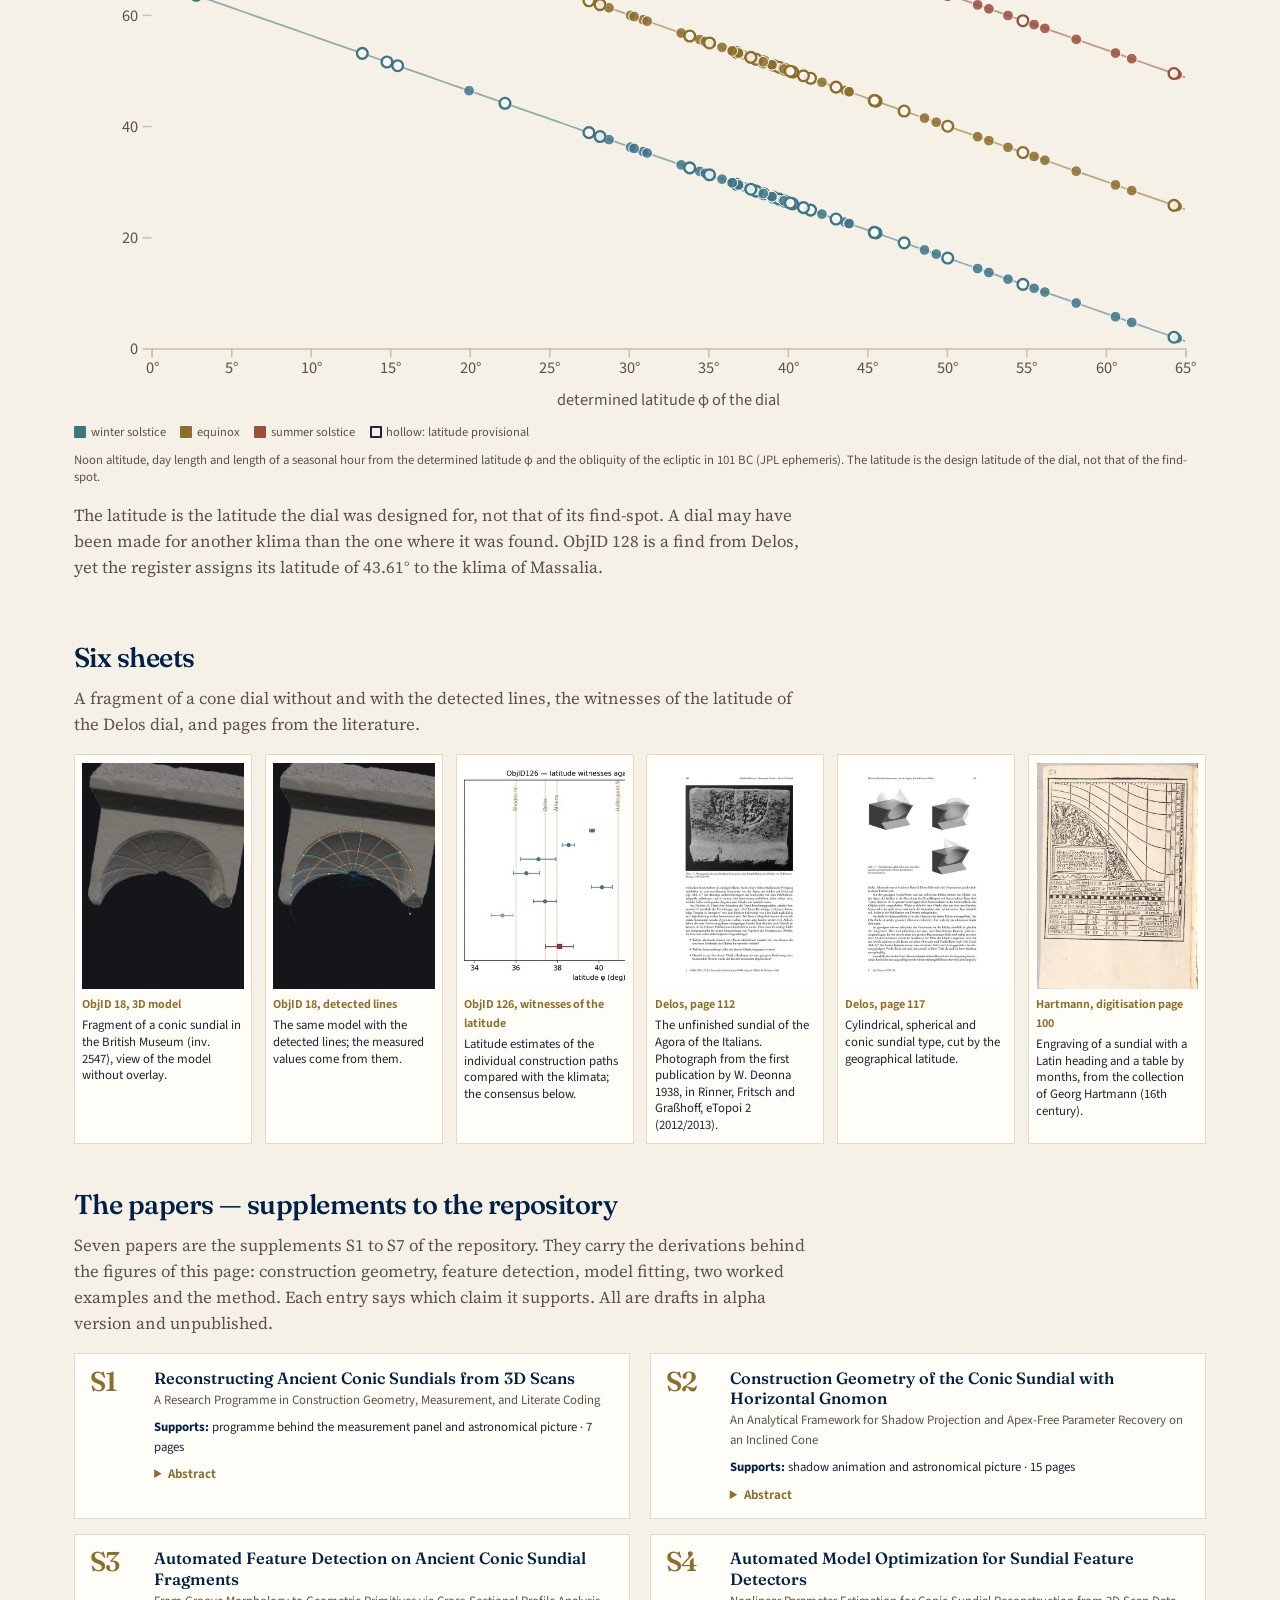
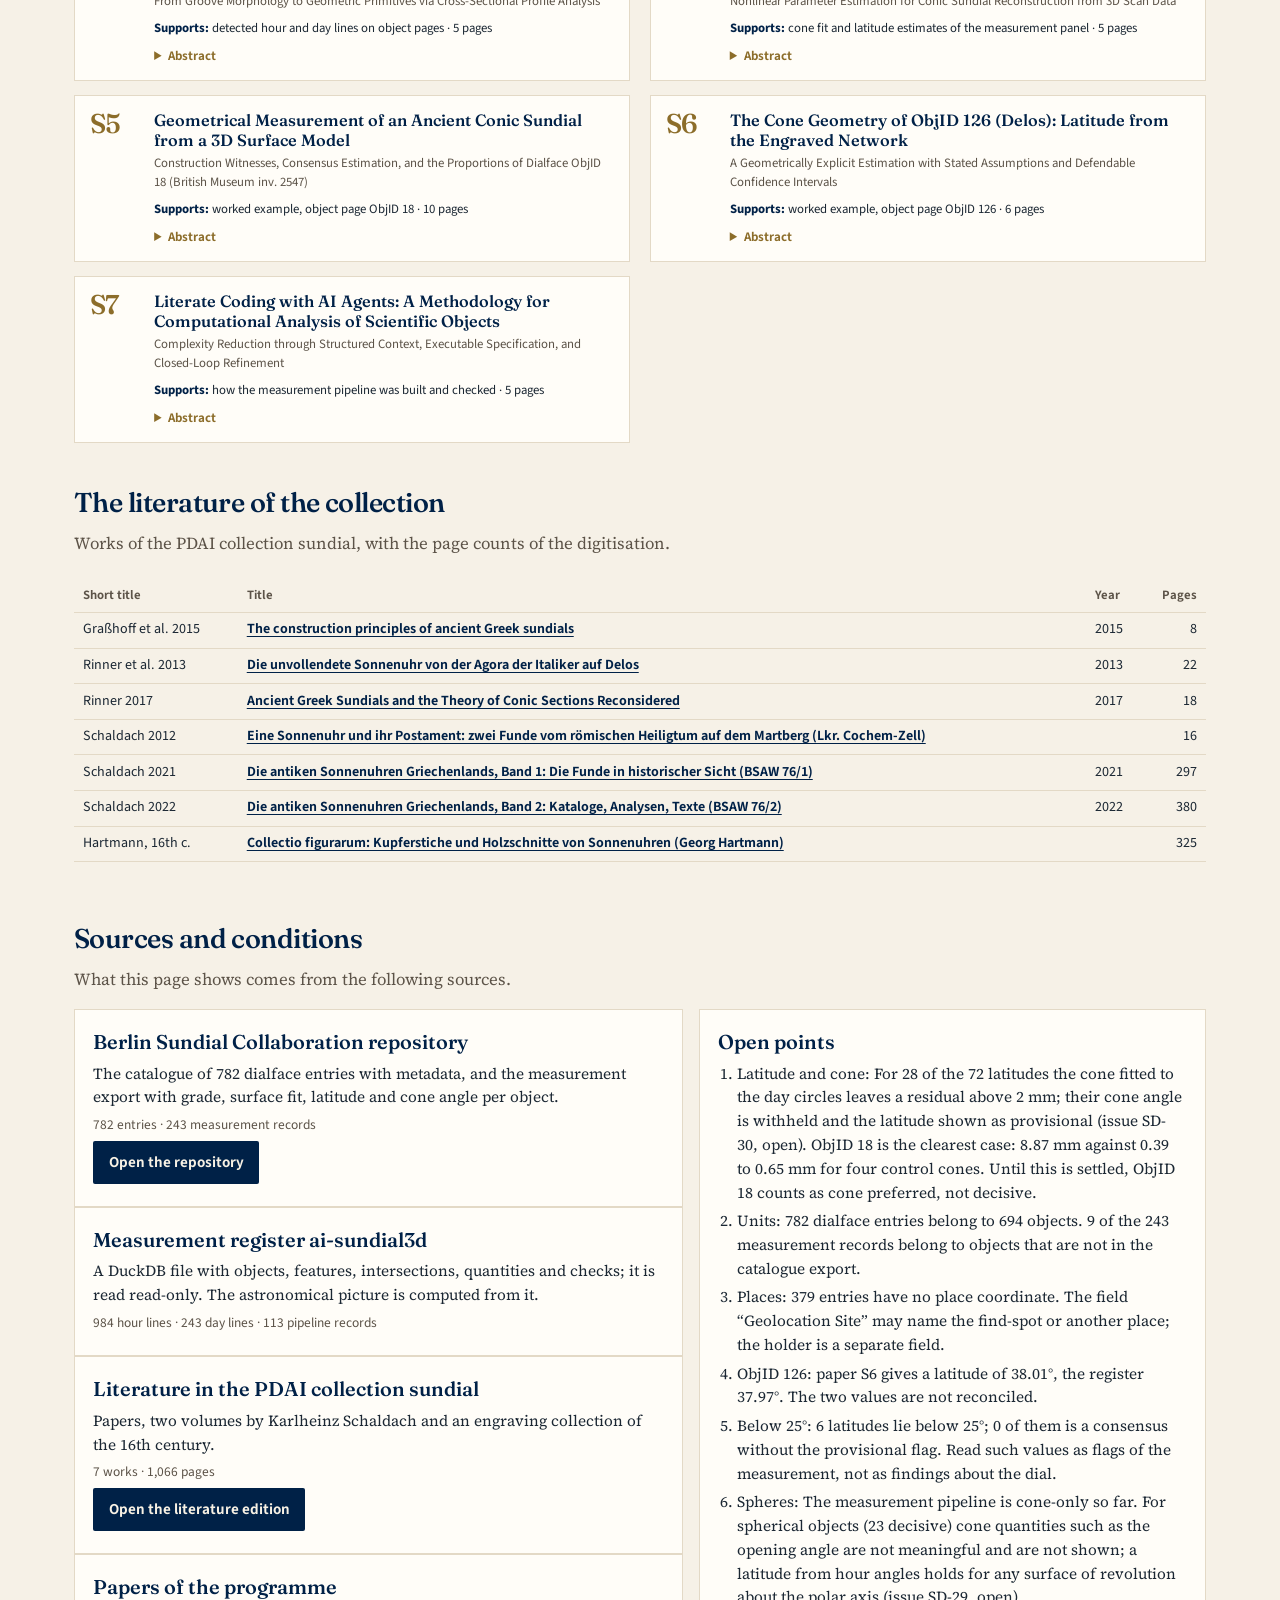
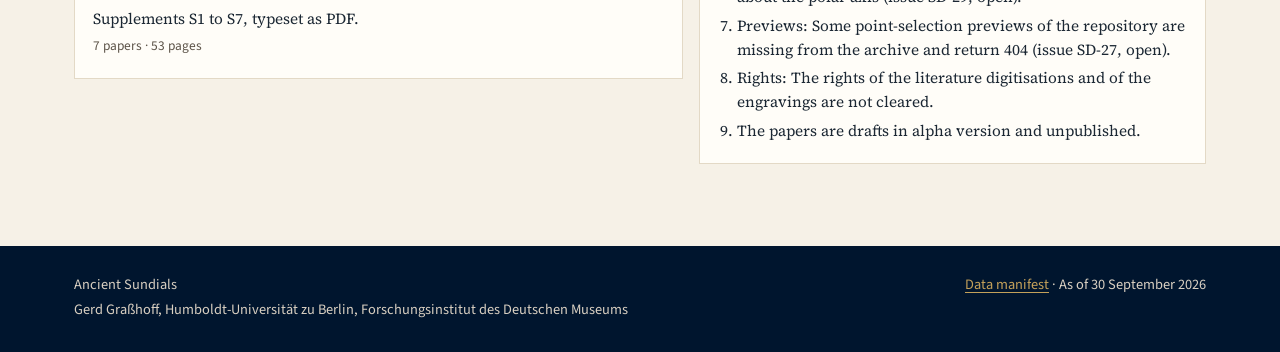
==== commit 2f8cd10f: "Addresses on famulus.lettre.ai" ====
--- a/index.html
+++ b/index.html
@@ -76,7 +76,7 @@
 <p class="mark">Methodological approach</p>
 <h2><span>Famulus</span></h2>
 <div class="method-cols"><p>Every number on this page is read from the register, the PDAI collection or the papers when the page is built. If a source is missing, the build stops.</p><p>The register judges only what was measured. A fragment is not downgraded because parts are missing; the grade drops only for defects of the measurement itself. This page follows that rule.</p></div>
-<p class="go-row"><a class="go" href="https://grasshoff.github.io/kepleriana-2026/famulus/famulus-plattform.html" target="_blank" rel="noopener">Read about Famulus</a></p>
+<p class="go-row"><a class="go" href="https://famulus.lettre.ai/kepleriana/famulus/famulus-plattform.html" target="_blank" rel="noopener">Read about Famulus</a></p>
 </article>
       </section>
 
